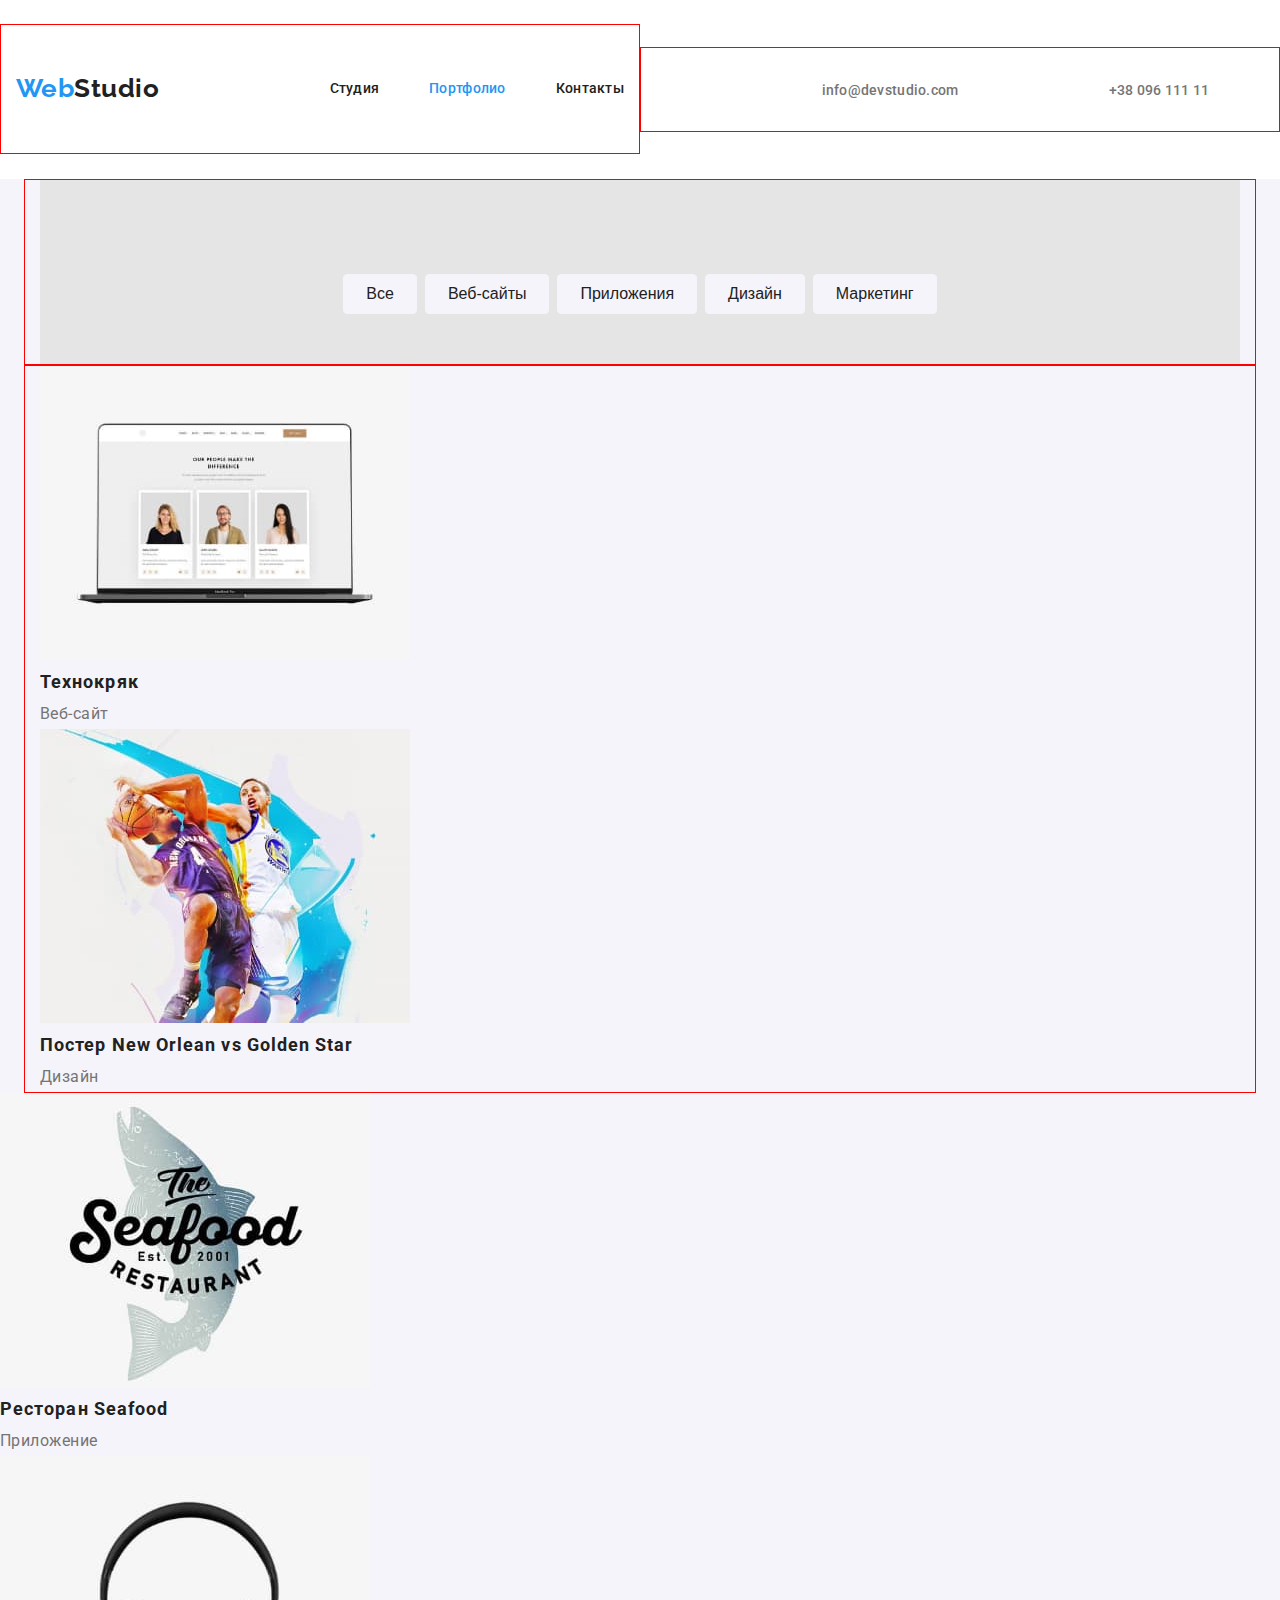
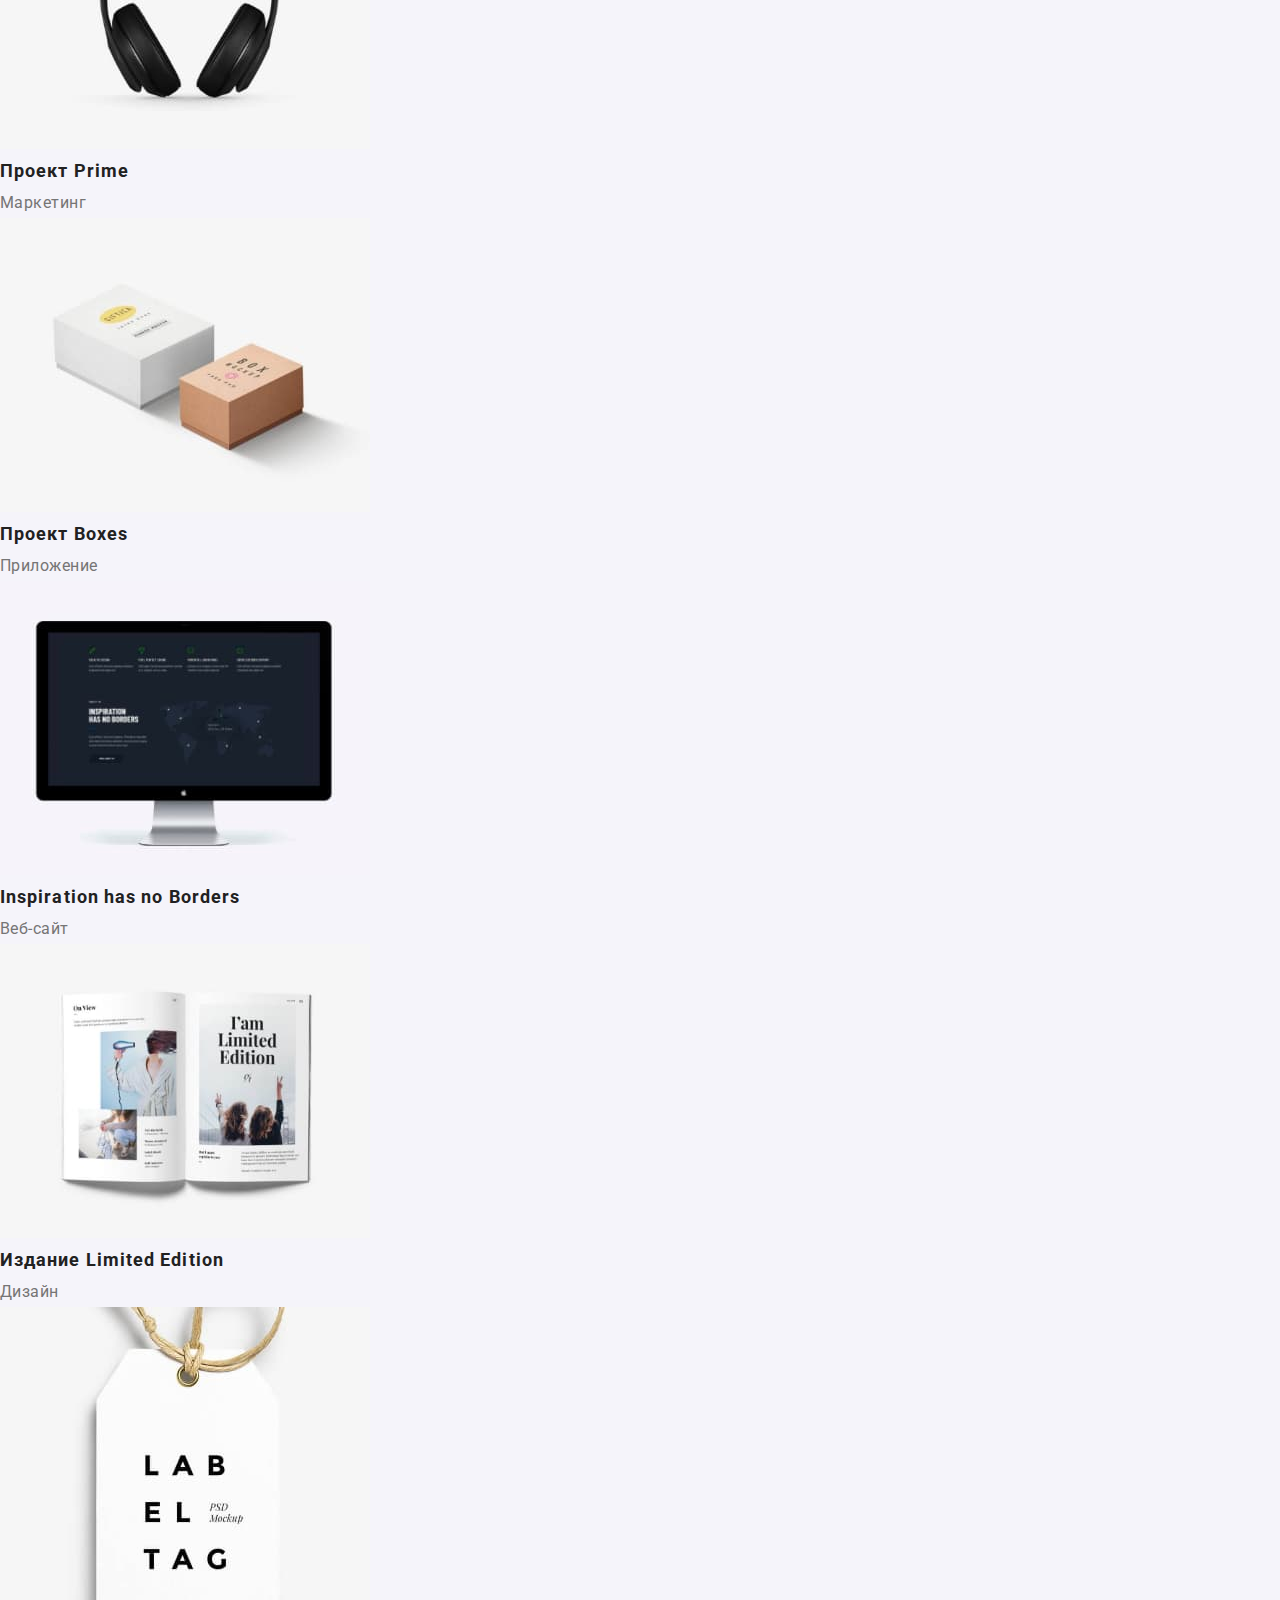
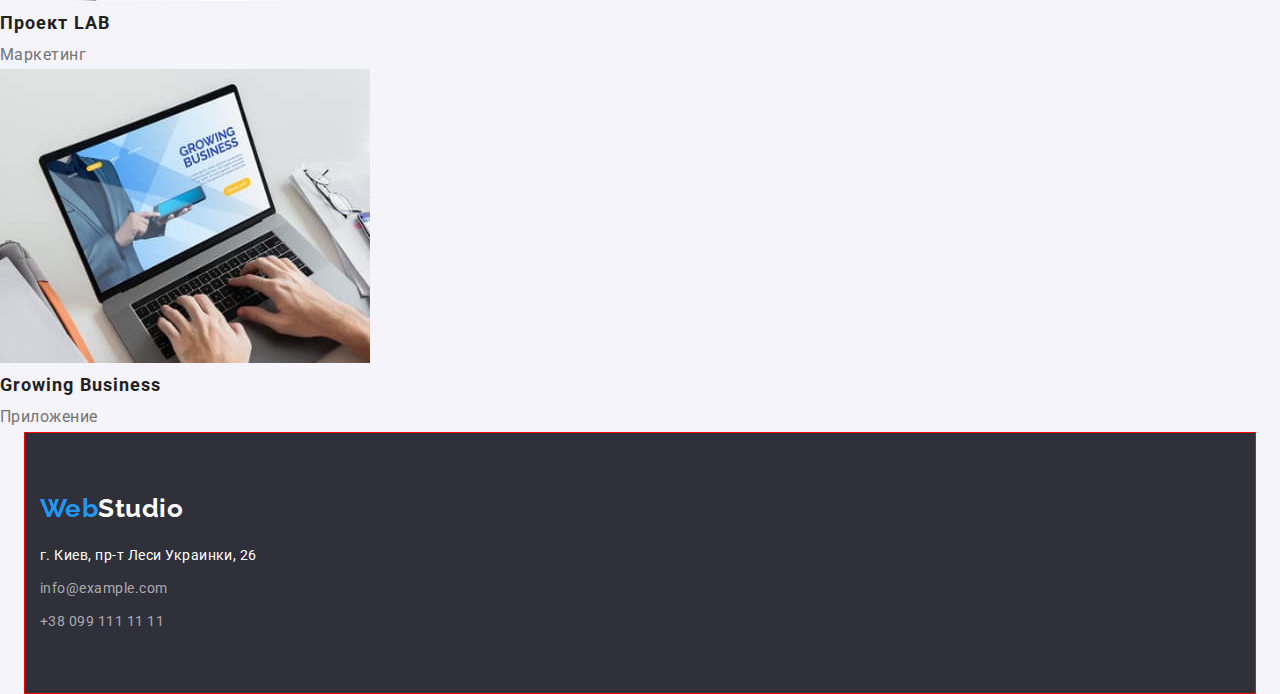
==== portfolio.html @ b5b1e0b3 "розмітка портфоліо" ====
<!DOCTYPE html>
<html lang="ru">

<head>
    <meta charset="UTF-8">
    <meta name="viewport" content="width=device-width, initial-scale=1.0">
    <title>Document</title>
    <link rel="preconnect" href="https://fonts.gstatic.com">
    <link
        href="https://fonts.googleapis.com/css2?family=Raleway:wght@700&family=Roboto:wght@400;500;700;900&display=swap"
        rel="stylesheet">

    <link rel="stylesheet" href="./css/styles.css">
</head>

<body class="page">
    <header class="page-header">
        <!--CONTAINER-->
        <div class="container">
            <nav class="main-nav">
                <a class="logo"><span class="accent-blue">Web</span><span class="accent-black">Studio</span></a>
    
                <ul class="site-nav">
                    <li><a href="./index.html" class="link">Студия</a></li>
                    <li><a href=""class="link current">Портфолио</a></li>
                    <li><a href="" class="link">Контакты</a></li>
                </ul>
        </div>
        </nav>
        <!--CONTAINER-->
        <div class="container">
            <ul class="contacts">
                <li class="item"><a href="mailto:info@devstudio.com" class="mail">info@devstudio.com</a></li>
                <li class="item"><a href="tel:+3809611111" class="phone">+38 096 111 11</a></li>
            </ul>
        </div>
    </header>
        <!--CONTAINER-->
    <div class="container"> 
    <ul class="filter">
        
        <li class="item"><button class="button">Все</button></li>
        <li class="item"><button class="button">Веб-сайты</button></li>
        <li class="item"><button class="button">Приложения</button></li>
        <li class="item"><button class="button">Дизайн</button></li>
        <li class="item"><button class="button">Маркетинг</button></li>
    </ul>  
    </div>
         <!--CONTAINER-->
         
    <section class="feature-list-portfolio">
        <div class="container">
        <div class="flex-container">
        <main>
            <ul class="flex-element">
            
                <li class="item-element">
                    <img src="./imagesforportf/photo1.jpg" alt="Технокряк" width="370" />
                <div class="element-container">
                    <h1 class="title"> Технокряк</h1>
                    <p class="variety"> Веб-сайт</p></li></div> 
                  <li class="item-element"> 
                      <img src="./imagesforportf/photo2.jpg" alt="Постер New Orlean vs Golden Star" width="370" />
                    <div class="element-container">
                    <h1 class="title"> Постер New Orlean vs Golden Star</h1>
                    <p class="variety"> Дизайн</p></li></div> 
                <li class="item-element">  
                        <img src="./imagesforportf/photo3.jpg" alt="Ресторан Seafood" width="370" />
                    <div class="element-container">
                        <h1 class="title"> Ресторан Seafood</h1>
                    <p class="variety"> Приложение</p></li></div> 
                <li class="item-element">
                     <img src="./imagesforportf/photo4.jpg" alt="Проект Prime" width="370" />
                    <div class="element-container">
                    <h1 class="title"> Проект Prime</h1>     
                    <p class="variety"> Маркетинг</p></li></div>
                 <li class="item-element">
                     <img src="./imagesforportf/photo5.jpg" alt="Проект Boxes" width="370" />
                <div class="element-container"> 
                    <h1 class="title"> Проект Boxes</h1> 
                    <p class="variety"> Приложение</p></li></div>
                 <li class="item-element">
                     <img src="./imagesforportf/photo6.jpg" alt="Inspiration has no Borders" width="370" />
                <div class="element-container">
                    <h1 class="title"> Inspiration has no Borders</h1>
                    <p class="variety"> Веб-сайт</p></li></div>
                <li class="item-element">
                     <img src="./imagesforportf/photo7.jpg" alt="Издание Limited Edition" width="370" />
                <div class="element-container">
                    <h1 class="title"> Издание Limited Edition</h1>
                    <p class="variety"> Дизайн</p></li></div>
                <li class="item-element">
                    <img src="./imagesforportf/photo8.jpg" alt="Проект LAB" width="370" />
                <div class="element-container">
                    <h1 class="title"> Проект LAB</h1>
                    <p class="variety"> Маркетинг</p></li></div>
                <li class="item-element">
                    <img src="./imagesforportf/photo9.jpg" alt="Growing Business" width="370" />
                <div class="element-container">
                    <h1 class="title"> Growing Business</h1>
                    <p class="variety"> Приложение</p></li></div>
            </ul>
        </main>
        </div>
    </section>
        </div>
        
        <footer class="footer">
            <div class="container">
                <div class="logo-container">
                    <a class="logo-footer"><span class="accent-blue">Web</span><span class="accent-white">Studio</span></a>
                </div>
        
                <address class="footer">
                    <p class="address">г. Киев, пр-т Леси Украинки, 26 </p>
                    <ul>
                        <div class="contact-list-mail">
                            <li><a href="info@example.com" class="address-contact">info@example.com</a></li>
                        </div>
                        <div class="contact-list-phone">
                            <li><a href="tel:+380991111111" class="address-contact">+38 099 111 11 11</a></li>
                        </div>
                    </ul>
                </address>
            </div>
        </footer>
        </body>
        
        </html>
---- css/styles.css ----
/*styles for index.html*/

:root {
  --primary-text-color: #757575;

  --title-text-color: #212121;

  --accent-color: #2196f3;

  --primary-white-color: #ffffff;
}

body {
  background-color: #f5f4fa;
  color: #757575;

  font-family: Roboto, sans-serif;

  letter-spacing: 0.03em;

  margin: 0;
}

/* цвет основного текста #757575 */

/* вторичный цвет текста #212121 */

/* белый цвет текста #FFFFFF */

/* акцент : #2196F3 */

/*Утиліти*/
div {
  padding: 0;
  margin: 0;
  list-style: none;
}

* {
  margin: 0;
  padding: 0;
}

/*general info about container*/

.container {
  width: 1200px;
  padding-left: 15px;
  padding-right: 15px;
  margin-left: auto;
  margin-right: auto;
  border: 1px solid red;
}
/*Page header*/

.page-header {
  background-color: var(--primary-white-color);
  display: flex;
  align-items: center;
  padding-top: 24px;
  padding-bottom: 25px;
}
.page-header .item + .item {
  margin-left: 50px;
}
/*Main nav*/

.main-nav,
.site-nav,
.contacts {
  display: flex;
  align-items: center;
}

.main-nav {
  align-items: center;
  justify-content: space-between;
  padding-top: 24px;
  padding-bottom: 25px;
}

.site-nav li {
  margin-left: 50px;
}
.site-nav {
  margin-left: 93px;
}

.contacts li:not(:last-child) {
  margin-right: 50px;
}
.contacts {
  background-color: var(--primary-white-color);
  padding-top: 32px;
  padding-bottom: 32px;
  margin-left: 165.5px;
}

/* Logo */
.logo .accent-blue {
  color: var(--accent-color);
}
.logo .accent-black {
  color: var(--title-text-color);
}
.logo .accent-blue,
.accent-black {
  font-family: raleway, sans-serif;

  font-weight: bold;
  font-size: 26px;
  line-height: 1.19;
}

a {
  text-decoration: none;
}

/* Site nav */

.contacts .container {
  display: flex;
  margin-left: auto;
}

.contacts .mail {
  color: var(--primary-text-color);

  font-weight: 500;
  font-size: 14px;
  line-height: 1.1;
  letter-spacing: 0.02em;
  margin-right: 50px;
}

.contacts .mail:hover {
  color: var(--accent-color);
}
.contacts .phone {
  color: var(--primary-text-color);

  font-weight: 500;
  font-size: 14px;
  line-height: 1.1;
  letter-spacing: 0.02em;
}
.contacts .phone:hover {
  color: var(--accent-color);
}

.site-nav .item:not(:last-child) {
  margin-right: 50px;
}

.contacts .item:not(:last-child) {
  margin-right: 50px;
}
.site-nav .link {
  display: block;
  color: var(--title-text-color);

  font-weight: 500;
  font-size: 14px;
  line-height: 1.1;
  letter-spacing: 0.02em;
  padding-top: 32px;
  padding-bottom: 32px;
}

.site-nav .link:hover,
.site-nav .link:focus {
  color: var(--accent-color);
}

.site-nav .link.current {
  color: var(--accent-color);
}

/* Hero*/

.container-hero {
  background-color: #2f303a;
  width: 1200px;
  padding-left: 15px;
  padding-right: 15px;
  margin-left: auto;
  margin-right: auto;
  border: 1px solid red;
}

.hero .hero-title {
  padding-left: 280px;
  padding-right: 280px;
}

.hero-title {
  margin-top: 200px;
  margin-bottom: 40px;
  color: #ffffff;

  font-weight: 900;
  font-size: 44px;
  line-height: 1.36;
  text-align: center;
  letter-spacing: 0.06em;
  text-transform: uppercase;
}

/*Button*/

.button-primary {
  border-radius: 4px;
  padding: 10px 32px;
  color: var(--title-text-color);
  background-color: var(--primary-white-color);
  border: 1px solid transparent;
  border-color: var(--accent-color);

  font-weight: bold;
  font-size: 16px;
  line-height: 1.8;
  text-align: center;
  align-items: center;
  min-width: 200px;
  display: inline-block;
}

.button-primary {
  background-color: var(--accent-color);
  color: var(--primary-white-color);
  margin-left: 500px;
  margin-right: 500px;
  margin-bottom: 200px;
}

/* section*/

.section {
  margin-top: 0;
  margin-bottom: 94;
  background-color: #e5e5e5;
}

.section .no-padding {
  padding-top: 0;
  padding-bottom: 0;
}

.section-title {
  text-align: center;
}

.section .section-title {
  margin: 0 auto;
  margin-top: 94px;
  margin-bottom: 50px;
  color: var(--title-text-color);

  font-weight: 700;
  font-size: 36px;
  line-height: 1.16;
  text-align: center;
}

.photo-container {
  display: flex;
  flex-wrap: wrap;
  background-color: #e5e5e5;
}

.photo {
 /* width: calc((100% - 60) / 3);*/
  width: 370px;
  margin-right: 15px;
  /*margin: 0 auto;*/
  display: inline-block;
  margin-bottom: 94px;
}

/*.photo:nth-last-child(-n + 3) {
  margin-bottom: 0;*/
}

.photo:nth-child(1n) {
  margin-right: 0px;
}

/* Features */

.title-list {
  width: 270px;
  display: inline-block;
  display: flex;
  margin-top: 94px;
  margin-bottom: 94px;
}

/*.feature-list li {
  width: 270px;
  display: flex;
  display: inline-block;
  margin-top: 94px;
  margin-bottom: 94px;*/
}

.feature-list .container {
  background-color: #e5e5e5;
}

.content-list li {
  width: 270px;
  display: inline-block;
  background-color: blueviolet;
  margin-top: 94px;
}

.title-list {
 margin-right: 23px;
}
.title-list:last-child {
  margin-right: 0;
}

.feature-list .title {
  margin-top: 0;
  margin-bottom: 10px;
  color: var(--title-text-color);

  font-weight: 700;
  font-size: 14px;
  line-height: 1.1;
  text-transform: uppercase;
}


.feature-list .paragraph {
  margin-top: 0;
  margin-bottom: 0;
  color: var(--primary-text-color);

  font-weight: normal;
  font-size: 14px;
  line-height: 1.7;
}

/* Our team*/

.section-no-padding .container {
  background-color: #f5f4fa;
}

.section-no-padding .section-title {
  margin-top: 94px;
  margin-bottom: 50px;
}

.content-team {
  display: inline-block;
  align-items: center;
  width: 270px;
  margin-top: 50px;
  margin-bottom: 94px;
  margin-right: 20px;
}

.content-team:last-child {
  margin-right: 0;
}

.master-data {
  padding: 30px 55px;
  margin-left: auto;
  margin-right: auto;
  border: 1px solid transparent;
}

.occupation {
  margin-top 10px;
  margin-bottom: 30px;
}

.section-title {
  text-align: center;
  margin-bottom: 50px;
}

.title .occupation {
}

.our-team .title {
  color: var(--title-text-color);
  margin-top: 0;
  margin-bottom: 10px;

  font-weight: 500;
  font-size: 16px;
  line-height: 1.18;
  text-align: center;
}

.our-team .occupation {
  margin-top: 0;
  margin-bottom: 0;
  color: var(--primary-text-color);

  font-weight: normal;
  font-size: 16px;
  line-height: 1.18;
  text-align: center;
}

/* Footer*/
.footer .container {
  background-color: #2f303a;
}

.logo-container {
  margin-top: 60px;
  margin-bottom: 20px;
}

.contact-list-mail {
  margin-top: 9px;
}

.contact-list-phone {
  margin-top: 9px;
  margin-bottom: 60px;
}
/* Logo for footer*/
.logo-footer .accent-blue {
  color: var(--accent-color);
  font-family: raleway, sans-serif;
  font-style: normal;
  font-weight: 700;
  font-size: 26px;
  line-height: 1.19;
}
.logo-footer .accent-white {
  color: var(--primary-white-color);
  font-family: raleway, sans-serif;
  font-style: normal;
  font-weight: 700;
  font-size: 26px;
  line-height: 1.19;
}


.footer .address {
  color: var(--primary-white-color);

  font-style: normal;
  font-weight: normal;
  font-size: 14px;
  line-height: 1.7;
}

.footer .address-contact {
  color: rgba(100%, 100%, 100%, 60%);

  font-style: normal;
  font-weight: normal;
  font-size: 14px;
  line-height: 1.7;
}
/*styles for portfolio.html*/

:root {
  --primary-text-color: #757575;

  --title-text-color: #212121;

  --accent-color: #2196f3;

  --primary-white-color: #ffffff;
}

ul {
  padding: 0;
  margin: 0;
  list-style: none;
}

/* section*/

.section-title {
  color: var(--title-text-color);
}

.filter {
  background-color: #e5e5e5;
}

.filter .button {
  margin-top: 94px;
  margin-bottom: 50px;
  border-radius: 4px;
  padding: 6px 22px;
  border: 1px solid transparent;
  border-color: #f5f4fa;
  background-color: #f5f4fa;
  display: inline-block;

  color: var(--title-text-color);

  font-weight: 500;
  font-size: 16px;
  line-height: 1.6;
  text-align: center;
  min-width: 73px;
}

.button:hover,
:focus {
  background-color: var(--accent-color);
  color: var(--primary-white-color);
  border: 1px solid transparent;
  border-color: var(--accent-color);
}

.filter {
  display: flex;
  justify-content: center;
}

.filter .item + .item {
  margin-left: 8px;
}



}

.item-element .flex-element {
  width: 370px;
  display: inline-block;
  background-color: #ffffff;
  margin-right: 30px;
  margin-bottom: 30px;
}

.flex-element:nth-child(3n) {
  margin-right: 0;*/
}


.feature-list-portfolio .title {
  margin-top: 0;
  margin-bottom: 4;
  color: var(--title-text-color);

  font-weight: 700;
  font-size: 18px;
  line-height: 2;
  letter-spacing: 0.06em;
}

.feature-list-portfolio .variety {
  margin-top: 0;
  margin-bottom: 0;
  color: var(--primary-text-color);

  font-weight: normal;
  font-size: 16px;
  line-height: 1.8;
}
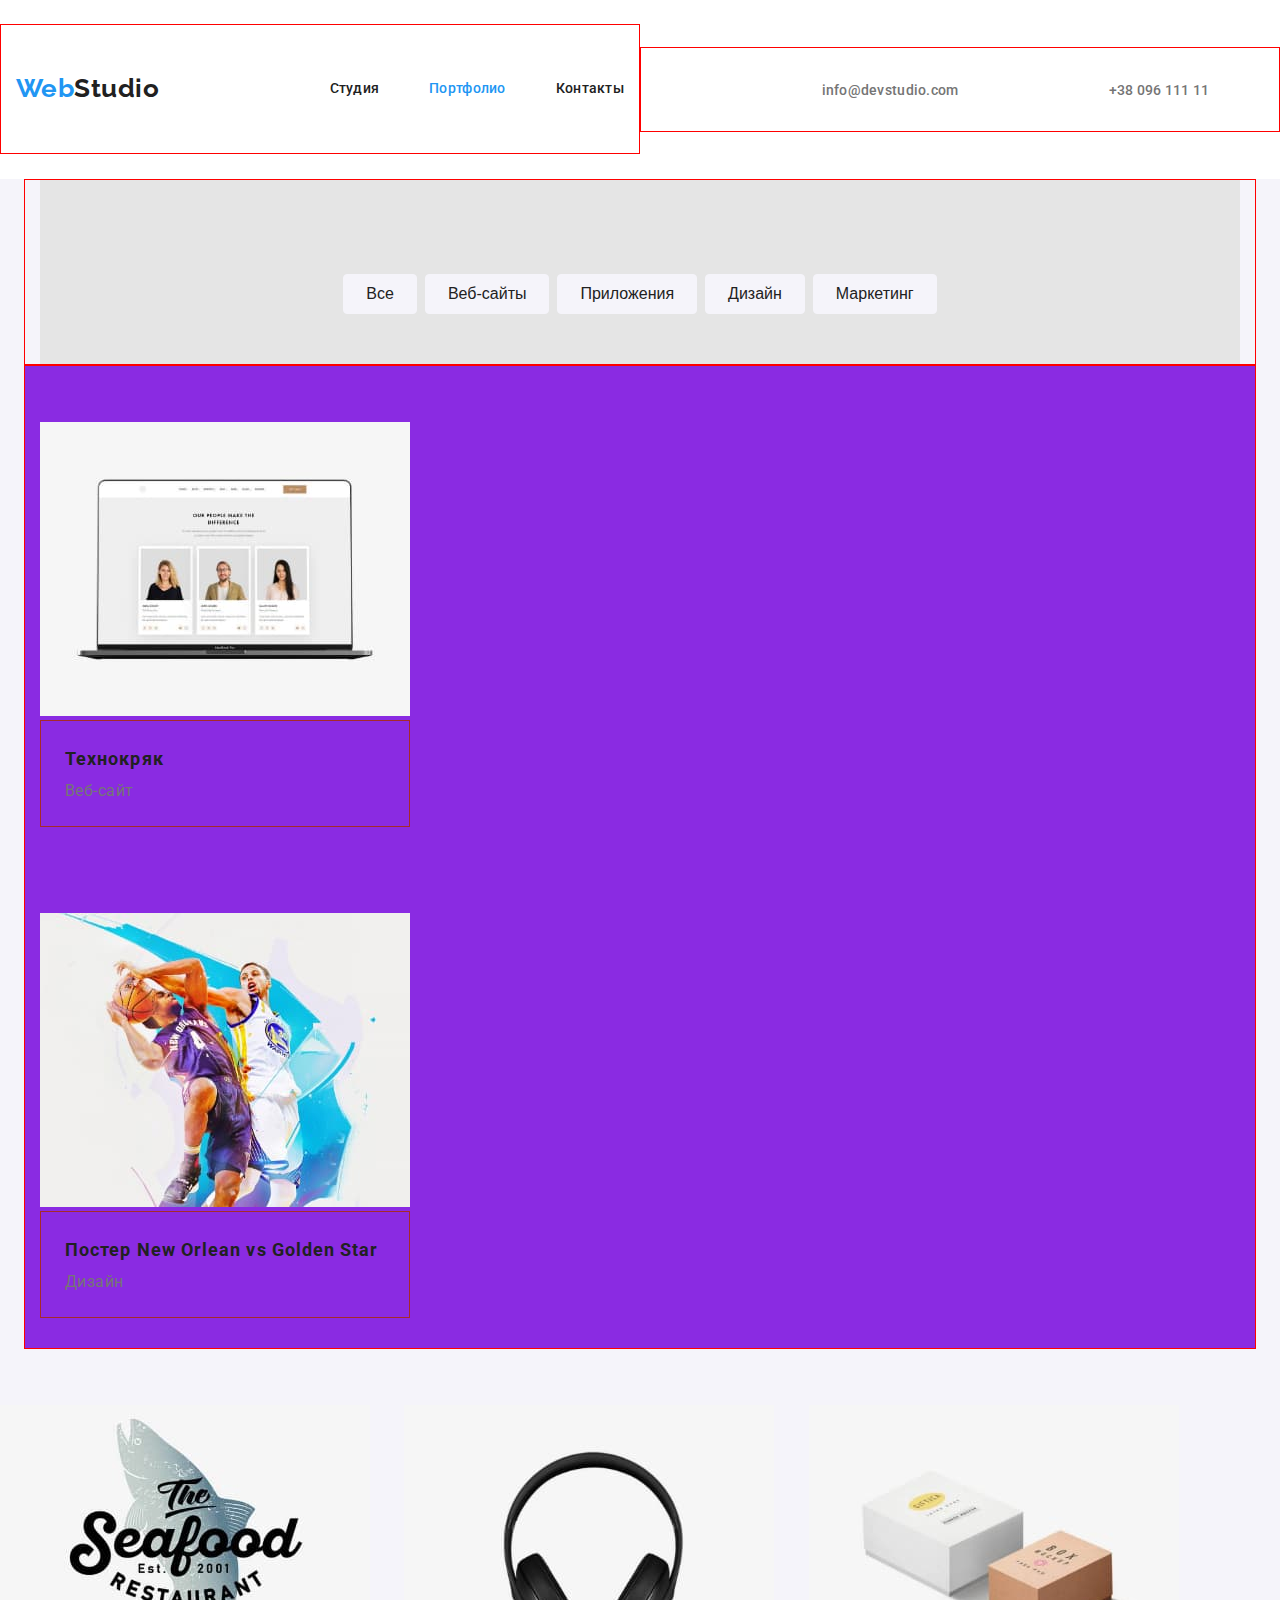
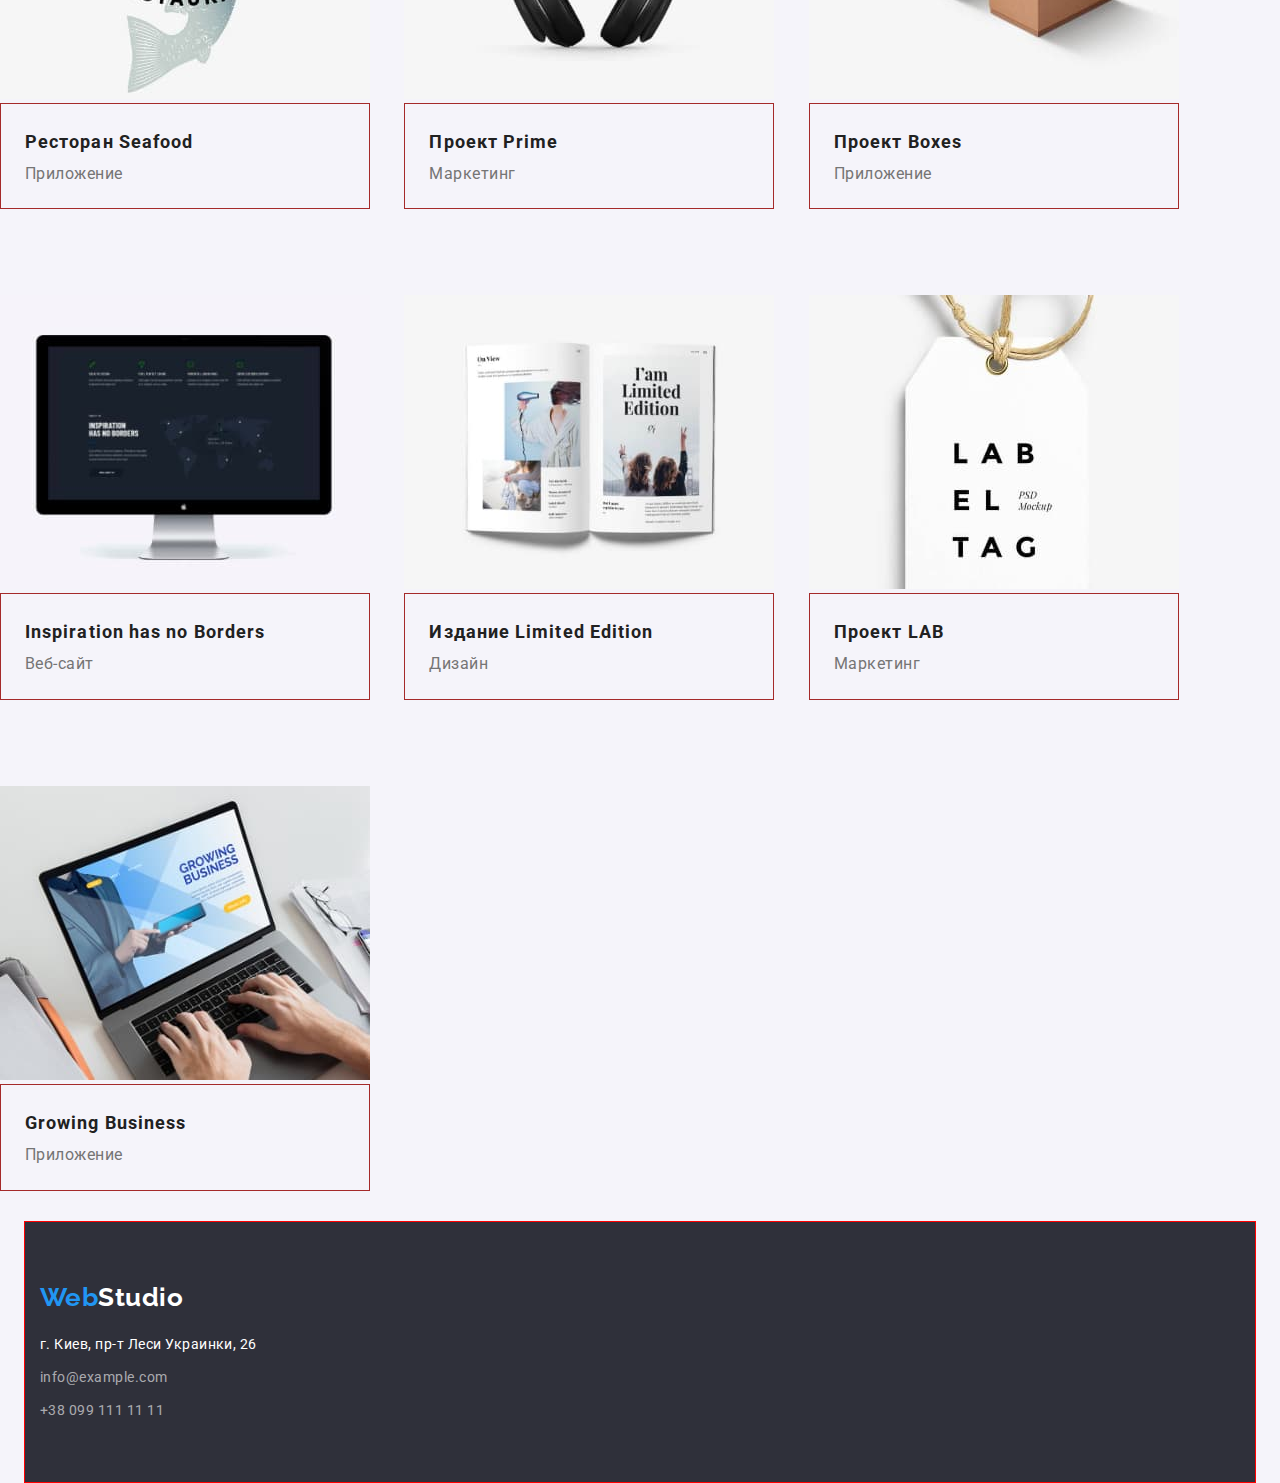
==== commit ca1c5c58: "позиціонує портфоліо" ====
--- a/portfolio.html
+++ b/portfolio.html
@@ -49,9 +49,10 @@
          <!--CONTAINER-->
          
     <section class="feature-list-portfolio">
-        <div class="container">
+<div class="container">
         <div class="flex-container">
-        <main>
+            
+        <main class="main-portfolio">
             <ul class="flex-element">
             
                 <li class="item-element">
@@ -101,10 +102,9 @@
                     <p class="variety"> Приложение</p></li></div>
             </ul>
         </main>
-        </div>
     </section>
         </div>
-        
+        </div>
         <footer class="footer">
             <div class="container">
                 <div class="logo-container">
--- a/css/styles.css
+++ b/css/styles.css
@@ -527,9 +527,32 @@
   margin-left: 8px;
 }
 
-
-
-}
+.feature-list-portfolio .container {
+  background-color: blueviolet;
+}
+
+.item-element {
+  display: flex;
+  display: inline-block;
+  align-items: center;
+  width: 370px;
+  margin-top: 56px;
+  margin-bottom: 30px;
+  margin-right: 30px;
+}
+
+.item-element:last-child {
+  margin-right: 0;
+}
+
+.element-container {
+  padding: 20px 24px;
+  margin-left: auto;
+  margin-right: auto;
+  border: 1px solid brown
+}
+
+
 
 .item-element .flex-element {
   width: 370px;
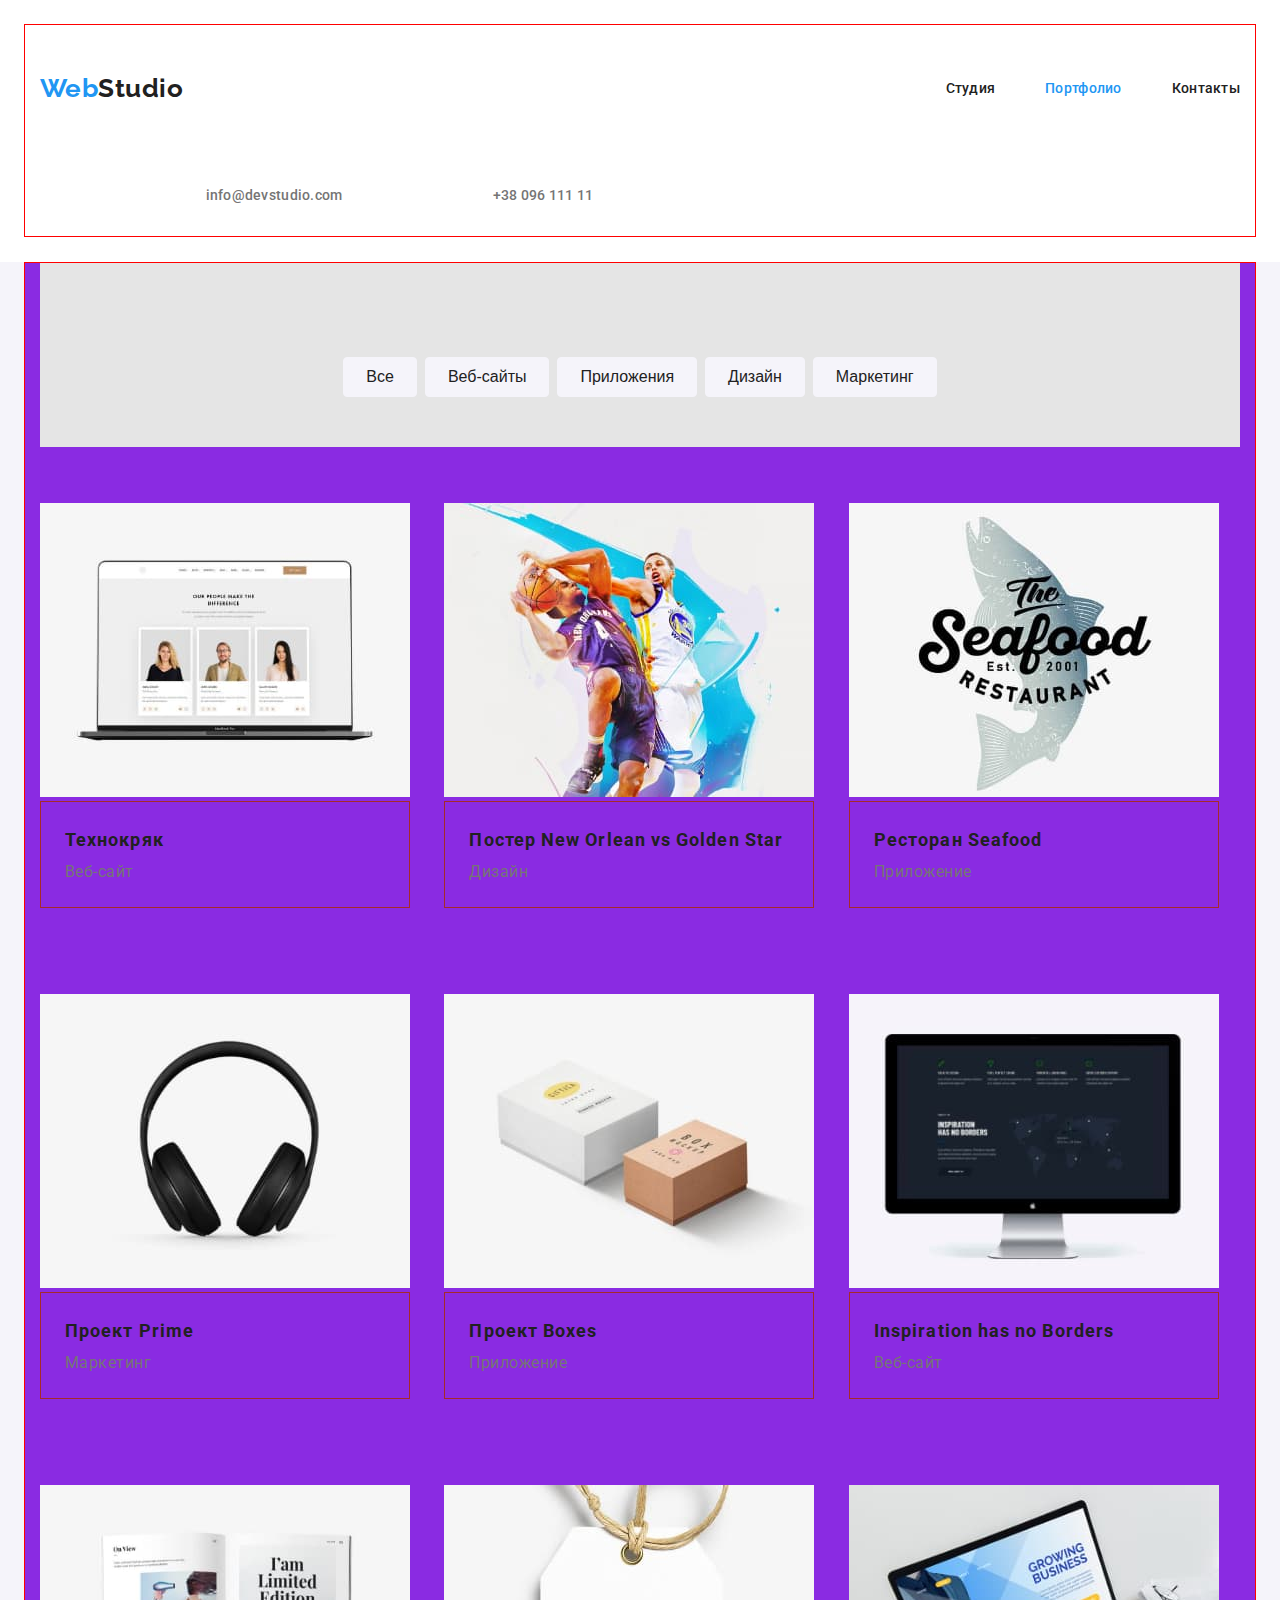
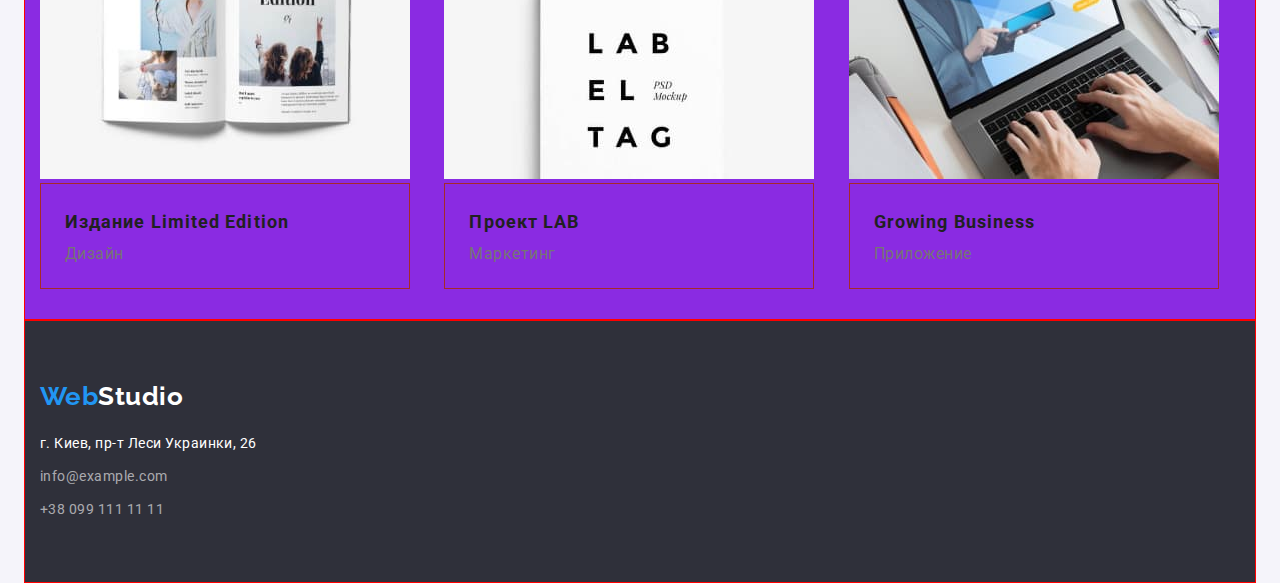
==== commit 9b71f43c: "корекція портфоліо" ====
--- a/portfolio.html
+++ b/portfolio.html
@@ -25,16 +25,17 @@
                     <li><a href=""class="link current">Портфолио</a></li>
                     <li><a href="" class="link">Контакты</a></li>
                 </ul>
-        </div>
+        
         </nav>
-        <!--CONTAINER-->
-        <div class="container">
+        
             <ul class="contacts">
                 <li class="item"><a href="mailto:info@devstudio.com" class="mail">info@devstudio.com</a></li>
                 <li class="item"><a href="tel:+3809611111" class="phone">+38 096 111 11</a></li>
             </ul>
         </div>
     </header>
+    <main>
+        <section class="feature-list-portfolio">
         <!--CONTAINER-->
     <div class="container"> 
     <ul class="filter">
@@ -45,66 +46,57 @@
         <li class="item"><button class="button">Дизайн</button></li>
         <li class="item"><button class="button">Маркетинг</button></li>
     </ul>  
-    </div>
-         <!--CONTAINER-->
+    <ul class="flex-element">
+    <li class="item-element">
          
-    <section class="feature-list-portfolio">
-<div class="container">
-        <div class="flex-container">
-            
-        <main class="main-portfolio">
-            <ul class="flex-element">
-            
-                <li class="item-element">
-                    <img src="./imagesforportf/photo1.jpg" alt="Технокряк" width="370" />
-                <div class="element-container">
-                    <h1 class="title"> Технокряк</h1>
-                    <p class="variety"> Веб-сайт</p></li></div> 
-                  <li class="item-element"> 
-                      <img src="./imagesforportf/photo2.jpg" alt="Постер New Orlean vs Golden Star" width="370" />
-                    <div class="element-container">
-                    <h1 class="title"> Постер New Orlean vs Golden Star</h1>
-                    <p class="variety"> Дизайн</p></li></div> 
-                <li class="item-element">  
-                        <img src="./imagesforportf/photo3.jpg" alt="Ресторан Seafood" width="370" />
-                    <div class="element-container">
-                        <h1 class="title"> Ресторан Seafood</h1>
-                    <p class="variety"> Приложение</p></li></div> 
-                <li class="item-element">
-                     <img src="./imagesforportf/photo4.jpg" alt="Проект Prime" width="370" />
-                    <div class="element-container">
-                    <h1 class="title"> Проект Prime</h1>     
-                    <p class="variety"> Маркетинг</p></li></div>
-                 <li class="item-element">
-                     <img src="./imagesforportf/photo5.jpg" alt="Проект Boxes" width="370" />
-                <div class="element-container"> 
-                    <h1 class="title"> Проект Boxes</h1> 
-                    <p class="variety"> Приложение</p></li></div>
-                 <li class="item-element">
-                     <img src="./imagesforportf/photo6.jpg" alt="Inspiration has no Borders" width="370" />
-                <div class="element-container">
-                    <h1 class="title"> Inspiration has no Borders</h1>
-                    <p class="variety"> Веб-сайт</p></li></div>
-                <li class="item-element">
-                     <img src="./imagesforportf/photo7.jpg" alt="Издание Limited Edition" width="370" />
-                <div class="element-container">
-                    <h1 class="title"> Издание Limited Edition</h1>
-                    <p class="variety"> Дизайн</p></li></div>
-                <li class="item-element">
-                    <img src="./imagesforportf/photo8.jpg" alt="Проект LAB" width="370" />
-                <div class="element-container">
-                    <h1 class="title"> Проект LAB</h1>
-                    <p class="variety"> Маркетинг</p></li></div>
-                <li class="item-element">
-                    <img src="./imagesforportf/photo9.jpg" alt="Growing Business" width="370" />
-                <div class="element-container">
-                    <h1 class="title"> Growing Business</h1>
-                    <p class="variety"> Приложение</p></li></div>
+        <img src="./imagesforportf/photo1.jpg" alt="Технокряк" width="370" />
+        <div class="element-container">
+        <h2 class="title"> Технокряк</h2>
+        <p class="variety"> Веб-сайт</p></div></li> 
+        <li class="item-element"> 
+        <img src="./imagesforportf/photo2.jpg" alt="Постер New Orlean vs Golden Star" width="370" />
+        <div class="element-container">
+        <h2 class="title"> Постер New Orlean vs Golden Star</h2>
+         <p class="variety"> Дизайн</p></div></li> 
+        <li class="item-element">  
+        <img src="./imagesforportf/photo3.jpg" alt="Ресторан Seafood" width="370" />
+        <div class="element-container">
+        <h2 class="title"> Ресторан Seafood</h2>
+        <p class="variety"> Приложение</p></div></li> 
+        <li class="item-element">
+        <img src="./imagesforportf/photo4.jpg" alt="Проект Prime" width="370" />
+        <div class="element-container">
+        <h2 class="title"> Проект Prime</h2>     
+        <p class="variety"> Маркетинг</p></div></li>
+        <li class="item-element">
+        <img src="./imagesforportf/photo5.jpg" alt="Проект Boxes" width="370" />
+        <div class="element-container"> 
+        <h2 class="title"> Проект Boxes</h2> 
+        <p class="variety"> Приложение</p></dix></li>
+        <li class="item-element">
+        <img src="./imagesforportf/photo6.jpg" alt="Inspiration has no Borders" width="370" />
+        <div class="element-container">
+        <h2 class="title"> Inspiration has no Borders</h2>
+        <p class="variety"> Веб-сайт</p></div></li>
+        <li class="item-element">
+        <img src="./imagesforportf/photo7.jpg" alt="Издание Limited Edition" width="370" />
+        <div class="element-container">
+        <h2 class="title"> Издание Limited Edition</h2>
+        <p class="variety"> Дизайн</p></div></li>
+        <li class="item-element">
+        <img src="./imagesforportf/photo8.jpg" alt="Проект LAB" width="370" />
+        <div class="element-container">
+        <h2 class="title"> Проект LAB</h2>
+        <p class="variety"> Маркетинг</p></div></li>
+        <li class="item-element">
+        <img src="./imagesforportf/photo9.jpg" alt="Growing Business" width="370" />
+        <div class="element-container">
+        <h2 class="title"> Growing Business</h2>
+        <p class="variety"> Приложение</p></div></li>
             </ul>
+            </div>
+        </section>
         </main>
-    </section>
-        </div>
-        </div>
         <footer class="footer">
             <div class="container">
                 <div class="logo-container">
--- a/css/styles.css
+++ b/css/styles.css
@@ -541,7 +541,7 @@
   margin-right: 30px;
 }
 
-.item-element:last-child {
+.item-element:nth-child(3n) {
   margin-right: 0;
 }
 
@@ -552,7 +552,9 @@
   border: 1px solid brown
 }
 
-
+.variety {
+  margin-top: 4px;
+}
 
 .item-element .flex-element {
   width: 370px;
@@ -561,6 +563,8 @@
   margin-right: 30px;
   margin-bottom: 30px;
 }
+
+
 
 .flex-element:nth-child(3n) {
   margin-right: 0;*/
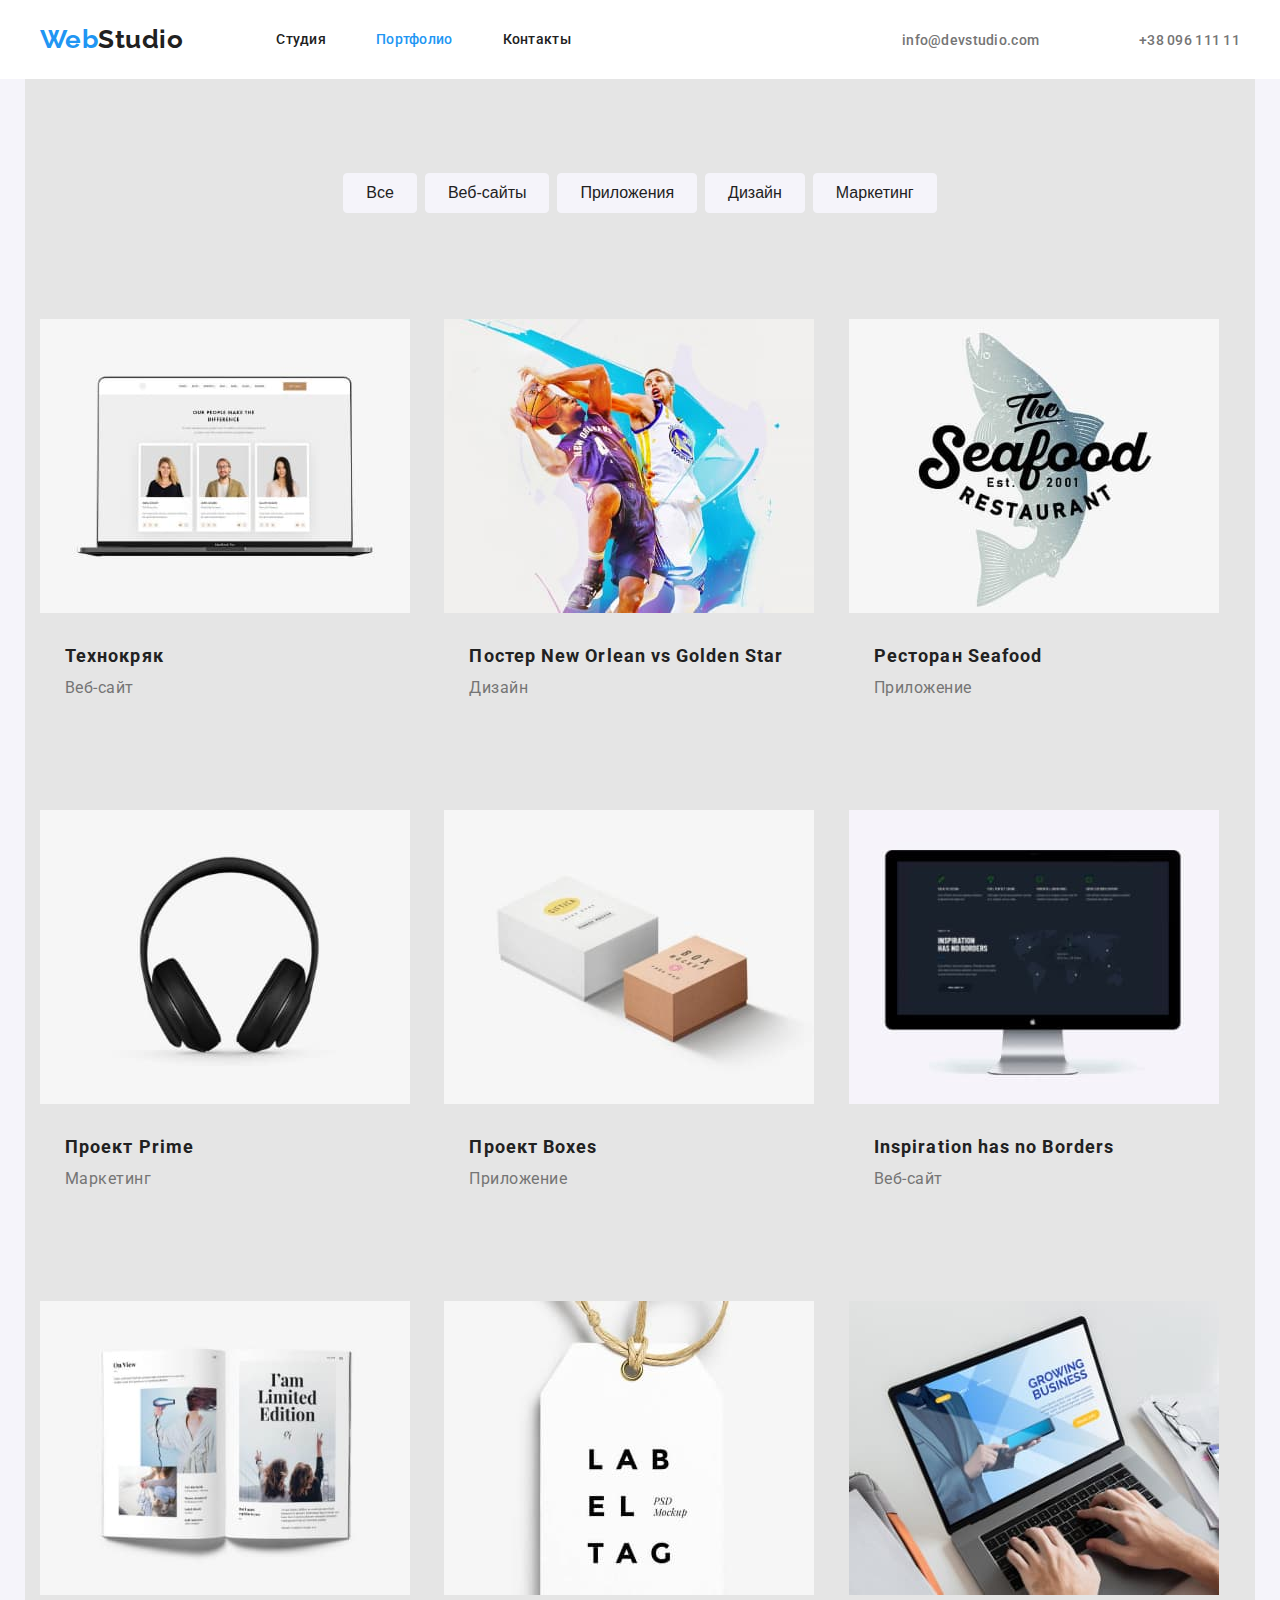
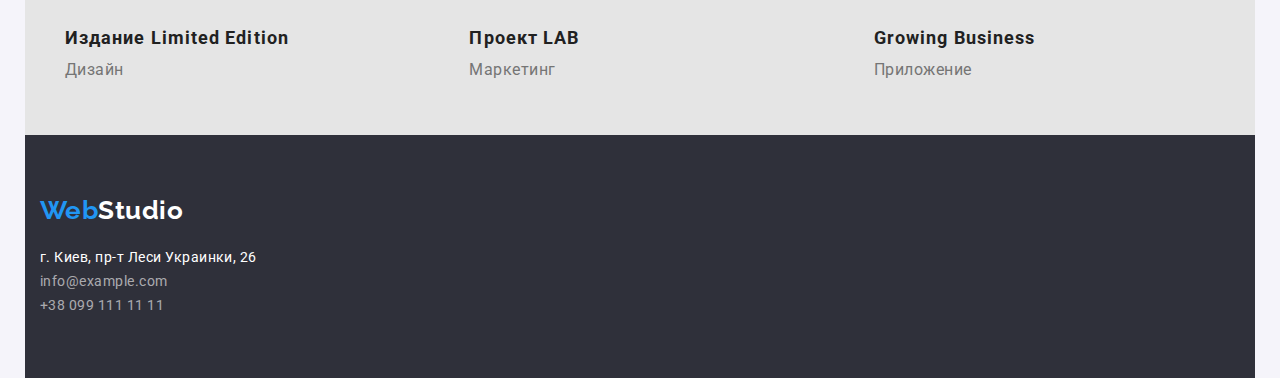
==== commit 85a38fe3: "фінальна коректа" ====
--- a/portfolio.html
+++ b/portfolio.html
@@ -21,17 +21,15 @@
                 <a class="logo"><span class="accent-blue">Web</span><span class="accent-black">Studio</span></a>
     
                 <ul class="site-nav">
-                    <li><a href="./index.html" class="link">Студия</a></li>
-                    <li><a href=""class="link current">Портфолио</a></li>
-                    <li><a href="" class="link">Контакты</a></li>
+                    <li class="item"><a href="./index.html" class="link">Студия</a></li>
+                    <li class="item"><a href=""class="link current">Портфолио</a></li>
+                    <li class="item"><a href="" class="link">Контакты</a></li>
                 </ul>
-        
-        </nav>
-        
             <ul class="contacts">
                 <li class="item"><a href="mailto:info@devstudio.com" class="mail">info@devstudio.com</a></li>
                 <li class="item"><a href="tel:+3809611111" class="phone">+38 096 111 11</a></li>
             </ul>
+            </nav>
         </div>
     </header>
     <main>
@@ -99,19 +97,16 @@
         </main>
         <footer class="footer">
             <div class="container">
-                <div class="logo-container">
+                
                     <a class="logo-footer"><span class="accent-blue">Web</span><span class="accent-white">Studio</span></a>
-                </div>
         
-                <address class="footer">
+                <address class="address-footer">
                     <p class="address">г. Киев, пр-т Леси Украинки, 26 </p>
                     <ul>
-                        <div class="contact-list-mail">
+            
                             <li><a href="info@example.com" class="address-contact">info@example.com</a></li>
-                        </div>
-                        <div class="contact-list-phone">
+                        
                             <li><a href="tel:+380991111111" class="address-contact">+38 099 111 11 11</a></li>
-                        </div>
                     </ul>
                 </address>
             </div>
--- a/css/styles.css
+++ b/css/styles.css
@@ -49,52 +49,89 @@
   padding-right: 15px;
   margin-left: auto;
   margin-right: auto;
-  border: 1px solid red;
 }
 /*Page header*/
 
 .page-header {
   background-color: var(--primary-white-color);
-  display: flex;
-  align-items: center;
-  padding-top: 24px;
-  padding-bottom: 25px;
-}
-.page-header .item + .item {
-  margin-left: 50px;
-}
+}
+ 
+
 /*Main nav*/
 
 .main-nav,
 .site-nav,
 .contacts {
   display: flex;
+}
+
+.main-nav {
+  /*padding-top: 24px;*/
   align-items: center;
 }
 
-.main-nav {
-  align-items: center;
-  justify-content: space-between;
-  padding-top: 24px;
-  padding-bottom: 25px;
-}
-
-.site-nav li {
+
+.site-nav {
+  display: flex;
+  margin-left: 93px;
+}
+
+
+/*.site-nav .item {
+  outline:1px solid red;
+  background-color: blue;
+  /*margin-right: 50px;*/
+
+
+/*.site-nav .item:last-child {
+  margin-right: 0;
+}*/
+
+/*.site-nav .item:not(:last-child) {
+  margin-right: 50px;
+}*/
+
+.site-nav .item + .item {
   margin-left: 50px;
 }
-.site-nav {
-  margin-left: 93px;
-}
-
-.contacts li:not(:last-child) {
-  margin-right: 50px;
-}
+
+
+.site-nav .link {
+  display: block;
+  padding-top: 32px;
+  padding-bottom: 32px;
+  
+  color: var(--title-text-color);
+
+  font-weight: 500;
+  font-size: 14px;
+  line-height: 1.1;
+  letter-spacing: 0.02em;
+  
+}
+
+.site-nav .link:hover,
+.site-nav .link:focus {
+  color: var(--accent-color);
+}
+
+.site-nav .link.current {
+  color: var(--accent-color);
+}
+
+
 .contacts {
   background-color: var(--primary-white-color);
-  padding-top: 32px;
+  margin-left: auto;
+  /*padding-top: 32px;
   padding-bottom: 32px;
-  margin-left: 165.5px;
-}
+  /*margin-left: 165.5px;*/
+}
+
+.contacts .item + .item {
+  margin-left: 50px;
+}
+
 
 /* Logo */
 .logo .accent-blue {
@@ -116,12 +153,7 @@
   text-decoration: none;
 }
 
-/* Site nav */
-
-.contacts .container {
-  display: flex;
-  margin-left: auto;
-}
+
 
 .contacts .mail {
   color: var(--primary-text-color);
@@ -146,37 +178,40 @@
 }
 .contacts .phone:hover {
   color: var(--accent-color);
-}
-
-.site-nav .item:not(:last-child) {
-  margin-right: 50px;
-}
-
-.contacts .item:not(:last-child) {
-  margin-right: 50px;
-}
-.site-nav .link {
-  display: block;
-  color: var(--title-text-color);
-
-  font-weight: 500;
-  font-size: 14px;
-  line-height: 1.1;
-  letter-spacing: 0.02em;
-  padding-top: 32px;
-  padding-bottom: 32px;
-}
-
-.site-nav .link:hover,
-.site-nav .link:focus {
-  color: var(--accent-color);
-}
-
-.site-nav .link.current {
-  color: var(--accent-color);
-}
+}*/
+
+
 
 /* Hero*/
+
+/*.container-hero {
+  background-color: #2f303a;
+  width: 1200px;
+  padding-left: 15px;
+  padding-right: 15px;
+  margin-left: auto;
+  margin-right: auto;
+  border: 1px solid red;
+}*/
+
+.hero .hero-title {
+  margin: auto;
+}
+
+.hero-title {
+  padding-right: 250px;
+  padding-left: 250px;
+  padding-top: 200px;
+  padding-bottom: 30px;
+  color: #ffffff;
+
+  font-weight: 900;
+  font-size: 44px;
+  line-height: 1.36;
+  text-align: center;
+  letter-spacing: 0.06em;
+  text-transform: uppercase;
+}
 
 .container-hero {
   background-color: #2f303a;
@@ -185,25 +220,6 @@
   padding-right: 15px;
   margin-left: auto;
   margin-right: auto;
-  border: 1px solid red;
-}
-
-.hero .hero-title {
-  padding-left: 280px;
-  padding-right: 280px;
-}
-
-.hero-title {
-  margin-top: 200px;
-  margin-bottom: 40px;
-  color: #ffffff;
-
-  font-weight: 900;
-  font-size: 44px;
-  line-height: 1.36;
-  text-align: center;
-  letter-spacing: 0.06em;
-  text-transform: uppercase;
 }
 
 /*Button*/
@@ -229,7 +245,6 @@
   background-color: var(--accent-color);
   color: var(--primary-white-color);
   margin-left: 500px;
-  margin-right: 500px;
   margin-bottom: 200px;
 }
 
@@ -266,20 +281,32 @@
   display: flex;
   flex-wrap: wrap;
   background-color: #e5e5e5;
+  width: 1200px;
+  padding-left: 15px;
+  padding-right: 15px;
+  margin-left: auto;
+  margin-right: auto;
 }
 
 .photo {
- /* width: calc((100% - 60) / 3);*/
   width: 370px;
-  margin-right: 15px;
-  /*margin: 0 auto;*/
   display: inline-block;
   margin-bottom: 94px;
 }
 
+.photo li {
+  margin-right: 30px;
+}
+
+.photo li:last-child {
+margin-right: 0;
+}
+
+
+
 /*.photo:nth-last-child(-n + 3) {
-  margin-bottom: 0;*/
-}
+  margin-bottom: 0;
+}*/
 
 .photo:nth-child(1n) {
   margin-right: 0px;
@@ -310,7 +337,6 @@
 .content-list li {
   width: 270px;
   display: inline-block;
-  background-color: blueviolet;
   margin-top: 94px;
 }
 
@@ -428,6 +454,7 @@
   margin-bottom: 60px;
 }
 /* Logo for footer*/
+
 .logo-footer .accent-blue {
   color: var(--accent-color);
   font-family: raleway, sans-serif;
@@ -445,6 +472,17 @@
   line-height: 1.19;
 }
 
+.footer .container {
+  padding-top: 60px;
+}
+
+.footer .container {
+  padding-bottom: 60px;
+}
+
+.footer .address-footer {
+  padding-top: 20px;
+}
 
 .footer .address {
   color: var(--primary-white-color);
@@ -528,7 +566,7 @@
 }
 
 .feature-list-portfolio .container {
-  background-color: blueviolet;
+  background-color: #e5e5e5;
 }
 
 .item-element {
@@ -549,7 +587,7 @@
   padding: 20px 24px;
   margin-left: auto;
   margin-right: auto;
-  border: 1px solid brown
+  border: 1px solid transparent;
 }
 
 .variety {
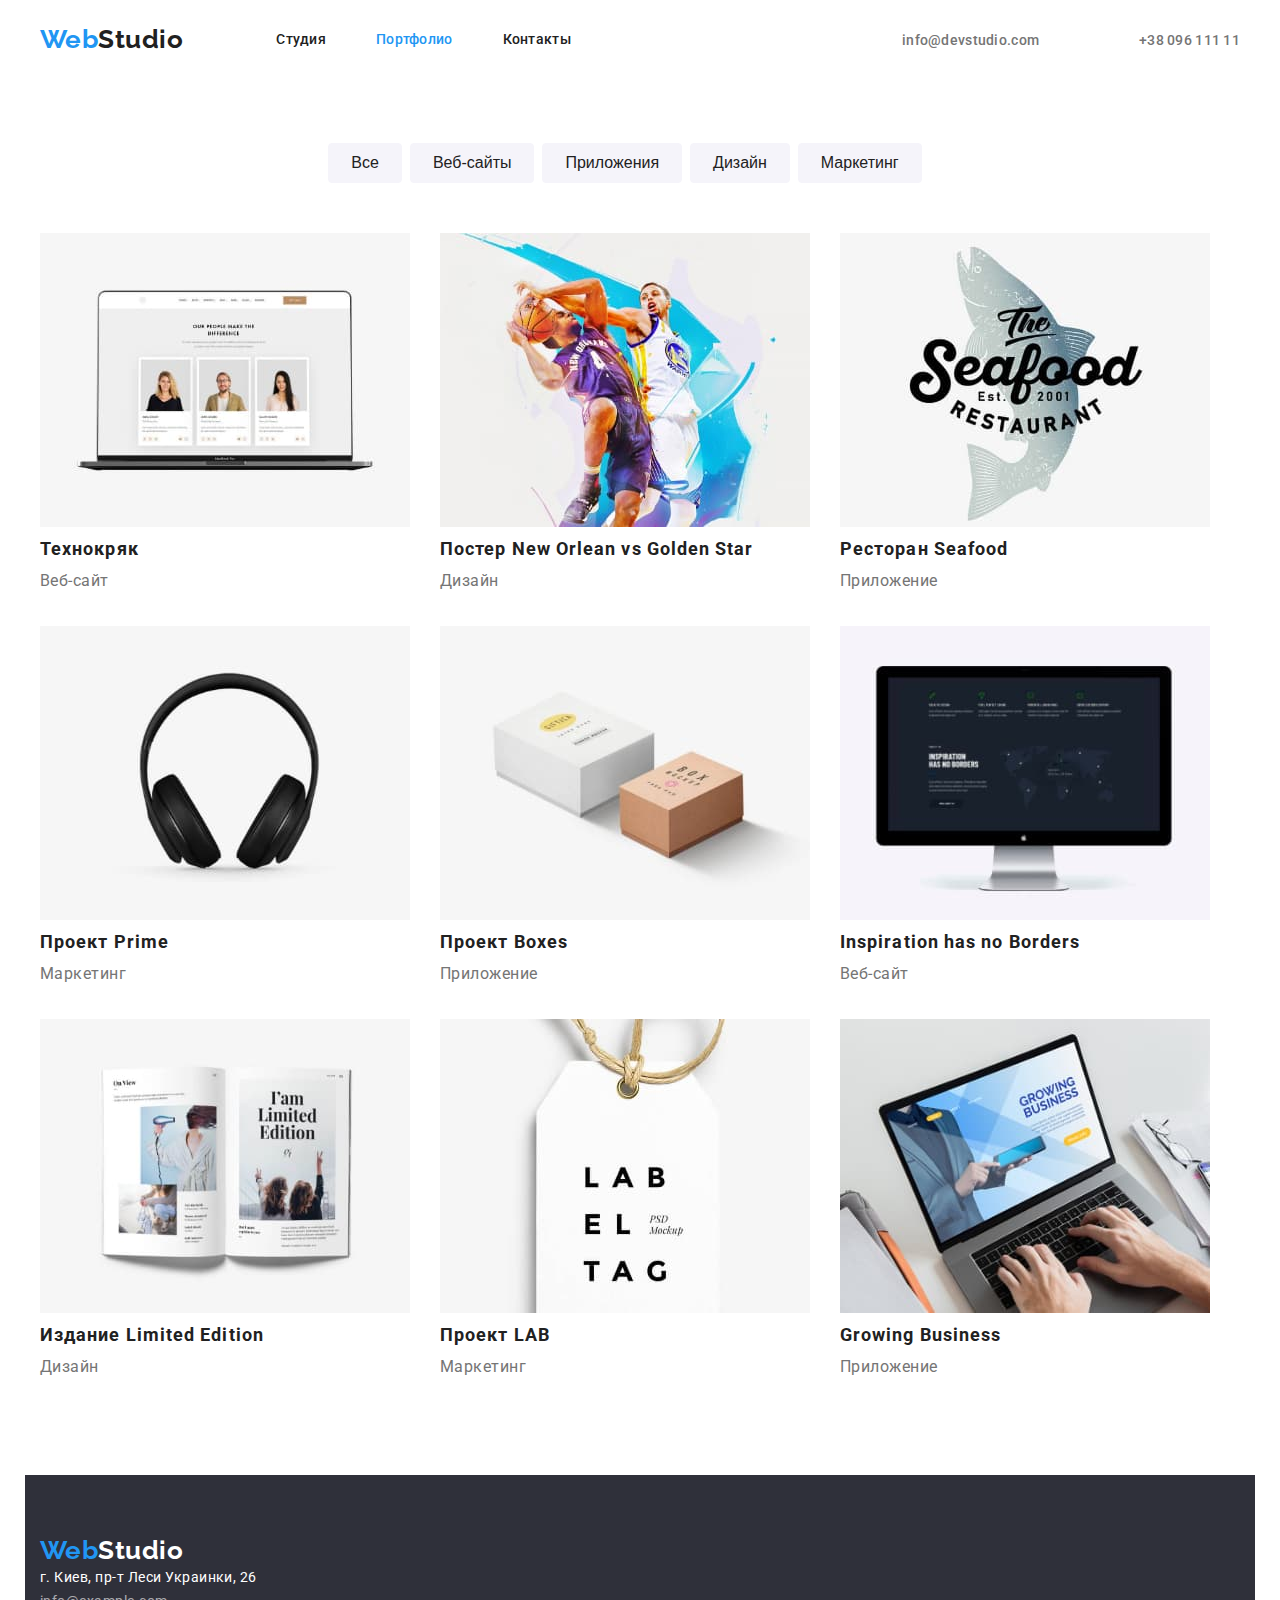
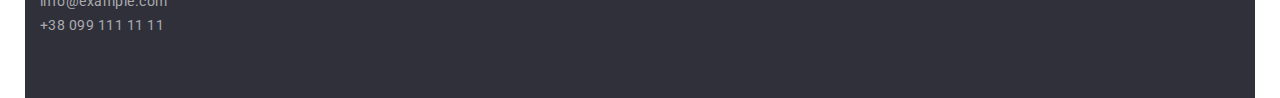
==== commit 9e87d75b: "корегує сітку з фото" ====
--- a/portfolio.html
+++ b/portfolio.html
@@ -45,47 +45,55 @@
         <li class="item"><button class="button">Маркетинг</button></li>
     </ul>  
     <ul class="flex-element">
-    <li class="item-element">
-         
+
+        <li class="item-element">
         <img src="./imagesforportf/photo1.jpg" alt="Технокряк" width="370" />
         <div class="element-container">
         <h2 class="title"> Технокряк</h2>
         <p class="variety"> Веб-сайт</p></div></li> 
+
         <li class="item-element"> 
         <img src="./imagesforportf/photo2.jpg" alt="Постер New Orlean vs Golden Star" width="370" />
         <div class="element-container">
         <h2 class="title"> Постер New Orlean vs Golden Star</h2>
          <p class="variety"> Дизайн</p></div></li> 
+
         <li class="item-element">  
         <img src="./imagesforportf/photo3.jpg" alt="Ресторан Seafood" width="370" />
         <div class="element-container">
         <h2 class="title"> Ресторан Seafood</h2>
         <p class="variety"> Приложение</p></div></li> 
+
         <li class="item-element">
         <img src="./imagesforportf/photo4.jpg" alt="Проект Prime" width="370" />
         <div class="element-container">
         <h2 class="title"> Проект Prime</h2>     
         <p class="variety"> Маркетинг</p></div></li>
+
         <li class="item-element">
         <img src="./imagesforportf/photo5.jpg" alt="Проект Boxes" width="370" />
         <div class="element-container"> 
         <h2 class="title"> Проект Boxes</h2> 
         <p class="variety"> Приложение</p></dix></li>
+
         <li class="item-element">
         <img src="./imagesforportf/photo6.jpg" alt="Inspiration has no Borders" width="370" />
         <div class="element-container">
         <h2 class="title"> Inspiration has no Borders</h2>
         <p class="variety"> Веб-сайт</p></div></li>
+
         <li class="item-element">
         <img src="./imagesforportf/photo7.jpg" alt="Издание Limited Edition" width="370" />
         <div class="element-container">
         <h2 class="title"> Издание Limited Edition</h2>
         <p class="variety"> Дизайн</p></div></li>
+
         <li class="item-element">
         <img src="./imagesforportf/photo8.jpg" alt="Проект LAB" width="370" />
         <div class="element-container">
         <h2 class="title"> Проект LAB</h2>
         <p class="variety"> Маркетинг</p></div></li>
+
         <li class="item-element">
         <img src="./imagesforportf/photo9.jpg" alt="Growing Business" width="370" />
         <div class="element-container">
--- a/css/styles.css
+++ b/css/styles.css
@@ -11,7 +11,7 @@
 }
 
 body {
-  background-color: #f5f4fa;
+  /*background-color: #f5f4fa;*/
   color: #757575;
 
   font-family: Roboto, sans-serif;
@@ -194,13 +194,18 @@
   border: 1px solid red;
 }*/
 
+.hero {
+  max-width: 1600px;
+  margin: 0 auto;
+  background-color: #2f303a;
+}
+
 .hero .hero-title {
   margin: auto;
 }
 
 .hero-title {
-  padding-right: 250px;
-  padding-left: 250px;
+ 
   padding-top: 200px;
   padding-bottom: 30px;
   color: #ffffff;
@@ -211,6 +216,8 @@
   text-align: center;
   letter-spacing: 0.06em;
   text-transform: uppercase;
+  max-width: 696px;
+  margin: 0 auto;
 }
 
 .container-hero {
@@ -232,6 +239,7 @@
   border: 1px solid transparent;
   border-color: var(--accent-color);
 
+  margin: 0 auto;
   font-weight: bold;
   font-size: 16px;
   line-height: 1.8;
@@ -239,13 +247,13 @@
   align-items: center;
   min-width: 200px;
   display: inline-block;
+  
 }
 
 .button-primary {
   background-color: var(--accent-color);
   color: var(--primary-white-color);
-  margin-left: 500px;
-  margin-bottom: 200px;
+  margin: 0 auto;
 }
 
 /* section*/
@@ -253,45 +261,58 @@
 .section {
   margin-top: 0;
   margin-bottom: 94;
-  background-color: #e5e5e5;
-}
-
-.section .no-padding {
-  padding-top: 0;
-  padding-bottom: 0;
-}
-
-.section-title {
-  text-align: center;
-}
-
-.section .section-title {
-  margin: 0 auto;
-  margin-top: 94px;
-  margin-bottom: 50px;
-  color: var(--title-text-color);
-
-  font-weight: 700;
-  font-size: 36px;
-  line-height: 1.16;
-  text-align: center;
-}
-
-.photo-container {
-  display: flex;
-  flex-wrap: wrap;
-  background-color: #e5e5e5;
-  width: 1200px;
   padding-left: 15px;
   padding-right: 15px;
   margin-left: auto;
   margin-right: auto;
+  /*background-color: #e5e5e5;*/
+}
+
+.section .no-padding {
+  padding-top: 0;
+  padding-bottom: 0;
+}
+
+.section-title {
+  text-align: center;
+}
+
+.section-photo {
+  padding: 0;
+  margin: 0;
+  display: flex;
+
+  margin-left: -30px;
+}
+.section-photo > .photo {
+  flex-basis: calc(100% / 3 -30px);
+  margin-left: 30px;
+}
+
+.section .section-title {
+  margin: 0 auto;
+  margin-bottom: 50px;
+  color: var(--title-text-color);
+
+  font-weight: 700;
+  font-size: 36px;
+  line-height: 1.16;
+  text-align: center;
+}
+
+.photo-container {
+  display: flex;
+  flex-wrap: wrap;
+  /*background-color: #e5e5e5;*/
+  width: 1200px;
+  
+ 
 }
 
 .photo {
   width: 370px;
   display: inline-block;
-  margin-bottom: 94px;
+  /*margin-bottom: 94px;*/
 }
 
 .photo li {
@@ -314,13 +335,13 @@
 
 /* Features */
 
-.title-list {
+/*.title-list {
   width: 270px;
   display: inline-block;
   display: flex;
   margin-top: 94px;
   margin-bottom: 94px;
-}
+}*/
 
 /*.feature-list li {
   width: 270px;
@@ -330,14 +351,18 @@
   margin-bottom: 94px;*/
 }
 
-.feature-list .container {
+/*.feature-list .container {
   background-color: #e5e5e5;
+}*/
+
+.feature-list {
+  padding-bottom: 94px;
 }
 
 .content-list li {
   width: 270px;
   display: inline-block;
-  margin-top: 94px;
+  /*margin-top: 94px;*/
 }
 
 .title-list {
@@ -371,22 +396,38 @@
 
 /* Our team*/
 
+.section-no-padding {
+  padding: 30px 32px;
+}
+
 .section-no-padding .container {
   background-color: #f5f4fa;
 }
 
 .section-no-padding .section-title {
-  margin-top: 94px;
   margin-bottom: 50px;
 }
 
-.content-team {
-  display: inline-block;
+.our-team {
+  padding: 0;
+  margin: 0;
+  display: flex;
+  margin-left: -30px;
+}
+
+.our-team > .content-team {
+flex-basis: calc(100% / 4 - 30px);
+margin-left: 30px;
+}
+
+/*.content-team {
+  /*display: inline-block;
+  display:inline-block;
   align-items: center;
-  width: 270px;
-  margin-top: 50px;
+  /*width: 270px;*/
+  /*margin-top: 50px;
   margin-bottom: 94px;
-  margin-right: 20px;
+  margin-right: 30px;*/
 }
 
 .content-team:last-child {
@@ -394,7 +435,7 @@
 }
 
 .master-data {
-  padding: 30px 55px;
+  padding: 30px 35px;
   margin-left: auto;
   margin-right: auto;
   border: 1px solid transparent;
@@ -454,6 +495,10 @@
   margin-bottom: 60px;
 }
 /* Logo for footer*/
+
+.logo-footer {
+  margin-bottom: 20px;
+}
 
 .logo-footer .accent-blue {
   color: var(--accent-color);
@@ -462,6 +507,7 @@
   font-weight: 700;
   font-size: 26px;
   line-height: 1.19;
+  margin-bottom: 20px;
 }
 .logo-footer .accent-white {
   color: var(--primary-white-color);
@@ -470,6 +516,7 @@
   font-weight: 700;
   font-size: 26px;
   line-height: 1.19;
+  margin-bottom: 20px;
 }
 
 .footer .container {
@@ -480,9 +527,9 @@
   padding-bottom: 60px;
 }
 
-.footer .address-footer {
+/*.footer .address-footer {
   padding-top: 20px;
-}
+}*/
 
 .footer .address {
   color: var(--primary-white-color);
@@ -493,6 +540,9 @@
   line-height: 1.7;
 }
 
+.contact-info {
+  display: block;
+}
 .footer .address-contact {
   color: rgba(100%, 100%, 100%, 60%);
 
@@ -521,17 +571,19 @@
 
 /* section*/
 
+.feature-list-portfolio {
+  padding-top: 94px;
+  padding-bottom: 94px;
+}
+
 .section-title {
   color: var(--title-text-color);
 }
 
-.filter {
-  background-color: #e5e5e5;
-}
 
 .filter .button {
-  margin-top: 94px;
-  margin-bottom: 50px;
+  /*margin-top: 94px;*/
+  
   border-radius: 4px;
   padding: 6px 22px;
   border: 1px solid transparent;
@@ -559,28 +611,44 @@
 .filter {
   display: flex;
   justify-content: center;
+  margin-bottom: 50px;
+  margin-top: -30px;
+  margin-left: -30px;
 }
 
 .filter .item + .item {
   margin-left: 8px;
 }
 
-.feature-list-portfolio .container {
-  background-color: #e5e5e5;
-}
-
-.item-element {
+.flex-element{
+  padding: 0;
+  margin: 0;
+
+  display: flex;
+  flex-wrap:wrap;
+
+  margin-left: -30px;
+  margin-top: -30px;
+}
+
+.flex-element > .item-element{
+  flex-basis: calc(100% / 3 -30px);
+  margin-left: 30px;
+  margin-top: 30px;
+}
+
+/*.item-element {
   display: flex;
   display: inline-block;
   align-items: center;
   width: 370px;
-  margin-top: 56px;
+  /*margin-top: 56px;
   margin-bottom: 30px;
   margin-right: 30px;
 }
 
 .item-element:nth-child(3n) {
-  margin-right: 0;
+  margin-right: 0;*/
 }
 
 .element-container {
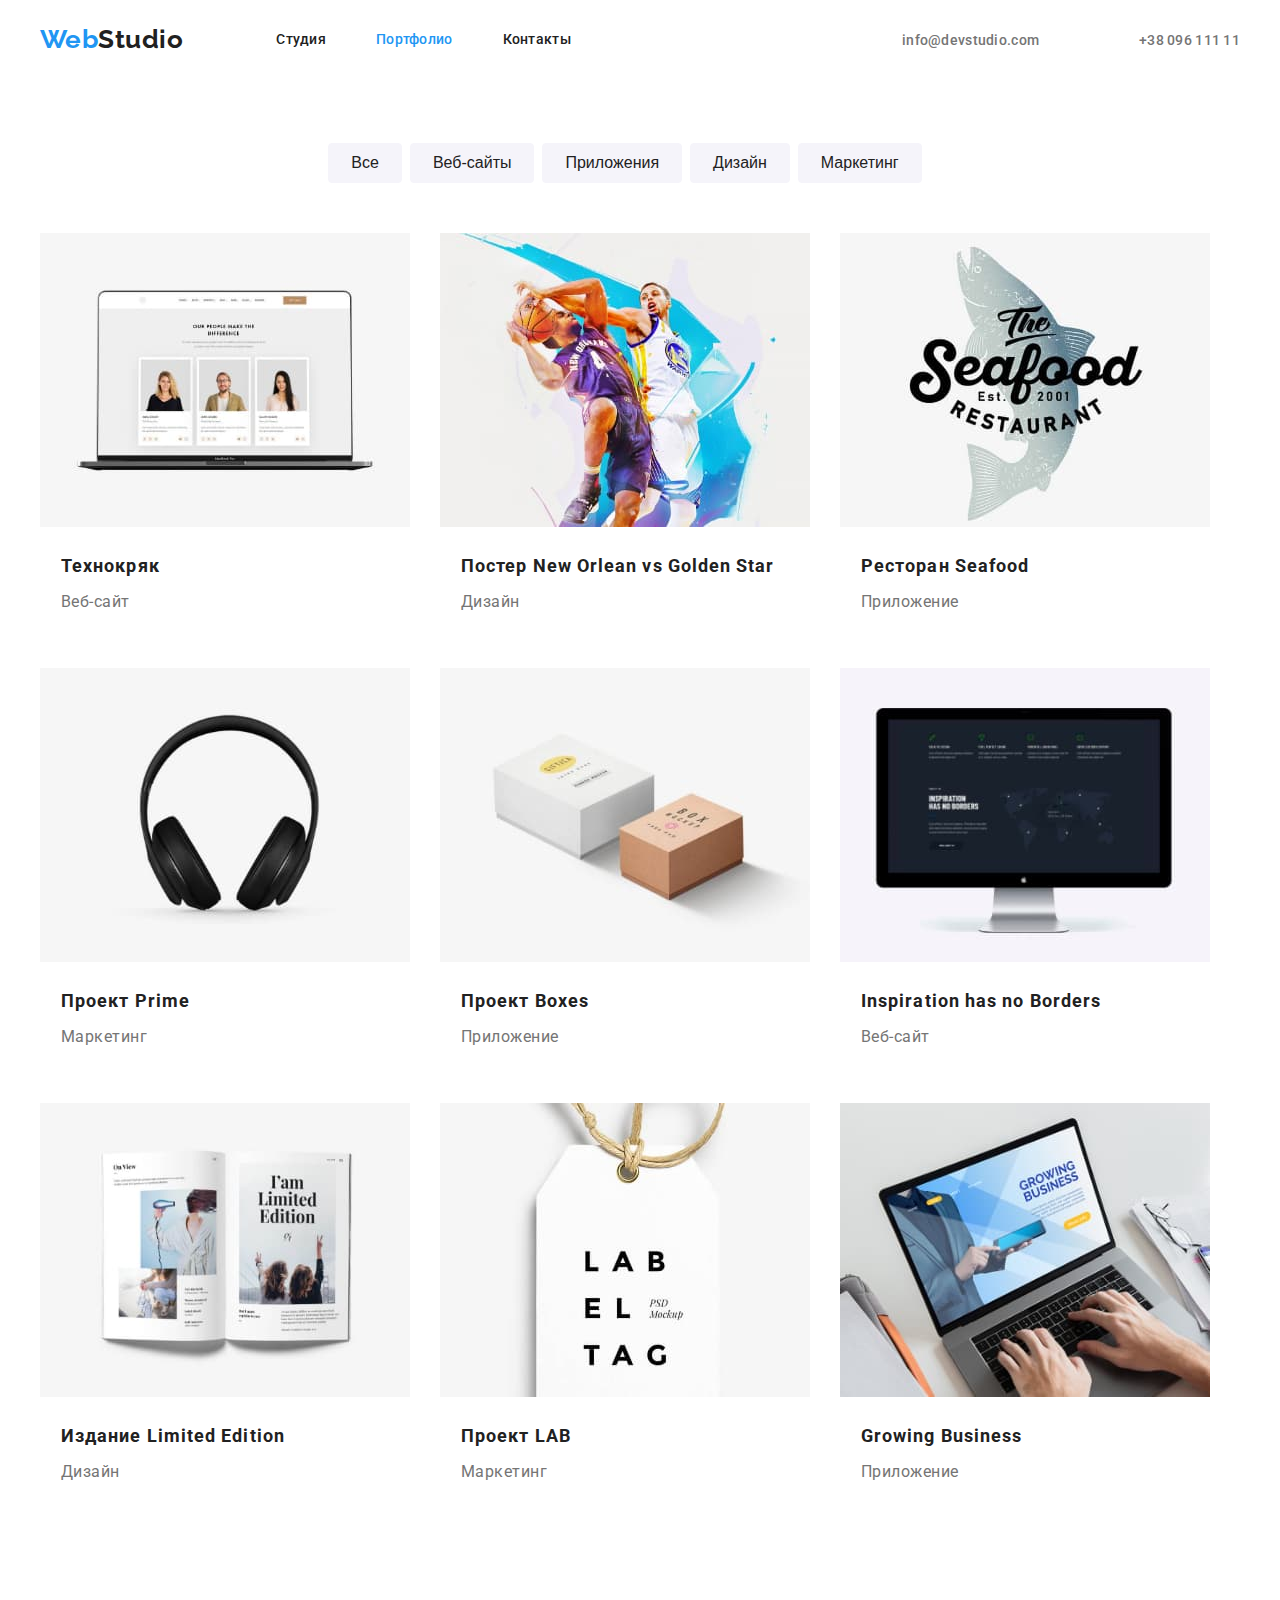
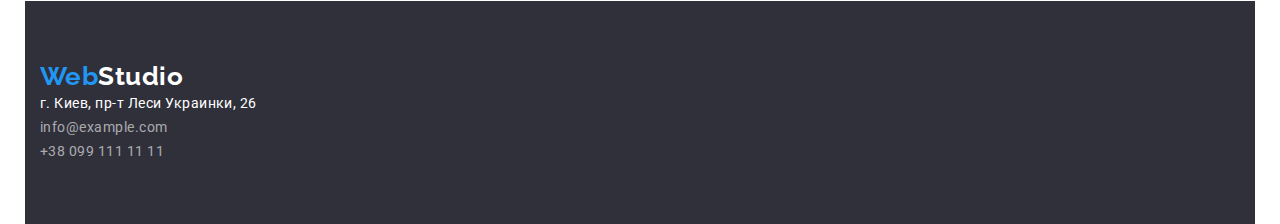
==== commit 0a4ccf1a: "додає рамки для карточок" ====
--- a/portfolio.html
+++ b/portfolio.html
@@ -47,74 +47,128 @@
     <ul class="flex-element">
 
         <li class="item-element">
-        <img src="./imagesforportf/photo1.jpg" alt="Технокряк" width="370" />
-        <div class="element-container">
+            <article class="card-portfolio">
+                <div class="thumb-portfolio">
+            <img src="./imagesforportf/photo1.jpg" alt="Технокряк" width="370" />
+                </div>
+            <div class="element-container">
         <h2 class="title"> Технокряк</h2>
-        <p class="variety"> Веб-сайт</p></div></li> 
+        <p class="variety"> Веб-сайт</p>
+    </div>
+            </article>
+    </li> 
 
         <li class="item-element"> 
+            <article class="card-portfolio">
+                <div class="thumb-portfolio">
         <img src="./imagesforportf/photo2.jpg" alt="Постер New Orlean vs Golden Star" width="370" />
+                </div>
         <div class="element-container">
         <h2 class="title"> Постер New Orlean vs Golden Star</h2>
-         <p class="variety"> Дизайн</p></div></li> 
+         <p class="variety"> Дизайн</p>
+        </div>
+            </article>
+    </li> 
 
         <li class="item-element">  
+         <article class="card-portfolio">
+                <div class="thumb-portfolio">
         <img src="./imagesforportf/photo3.jpg" alt="Ресторан Seafood" width="370" />
+                </div>
         <div class="element-container">
         <h2 class="title"> Ресторан Seafood</h2>
-        <p class="variety"> Приложение</p></div></li> 
+        <p class="variety"> Приложение</p>
+    </div>
+         </article>
+</li> 
 
         <li class="item-element">
+            <article class="card-portfolio">
+                <div class="thumb-portfolio">
         <img src="./imagesforportf/photo4.jpg" alt="Проект Prime" width="370" />
+                </div>
         <div class="element-container">
         <h2 class="title"> Проект Prime</h2>     
-        <p class="variety"> Маркетинг</p></div></li>
+        <p class="variety"> Маркетинг</p>
+    </div>
+            </article>
+</li>
 
         <li class="item-element">
+            <article class="card-portfolio">
+                <div class="thumb-portfolio">
         <img src="./imagesforportf/photo5.jpg" alt="Проект Boxes" width="370" />
+                </div>
         <div class="element-container"> 
         <h2 class="title"> Проект Boxes</h2> 
-        <p class="variety"> Приложение</p></dix></li>
+        <p class="variety"> Приложение</p>
+    </div>
+            </article>
+</li>
 
         <li class="item-element">
+            <article class="card-portfolio">
+                <div class="thumb-portfolio">
         <img src="./imagesforportf/photo6.jpg" alt="Inspiration has no Borders" width="370" />
+                </div>
         <div class="element-container">
         <h2 class="title"> Inspiration has no Borders</h2>
-        <p class="variety"> Веб-сайт</p></div></li>
+        <p class="variety"> Веб-сайт</p>
+    </div>
+            </article>
+</li>
 
         <li class="item-element">
+            <article class="card-portfolio">
+                <div class="thumb-portfolio">
         <img src="./imagesforportf/photo7.jpg" alt="Издание Limited Edition" width="370" />
+                </div>
         <div class="element-container">
         <h2 class="title"> Издание Limited Edition</h2>
-        <p class="variety"> Дизайн</p></div></li>
+        <p class="variety"> Дизайн</p>
+    </div>
+            </article>
+</li>
 
         <li class="item-element">
+        <article class="card-portfolio">
+            <div class="thumb-portfolio">
         <img src="./imagesforportf/photo8.jpg" alt="Проект LAB" width="370" />
+            </div>
         <div class="element-container">
         <h2 class="title"> Проект LAB</h2>
-        <p class="variety"> Маркетинг</p></div></li>
+        <p class="variety"> Маркетинг</p>
+    </div>
+        </article>
+</li>
 
         <li class="item-element">
+        <article class="card-portfolio">
+            <div class="thumb-portfolio">
         <img src="./imagesforportf/photo9.jpg" alt="Growing Business" width="370" />
+            </div>
         <div class="element-container">
         <h2 class="title"> Growing Business</h2>
-        <p class="variety"> Приложение</p></div></li>
+        <p class="variety"> Приложение</p>
+    </div>
+        </article>
+</li>
             </ul>
             </div>
         </section>
         </main>
         <footer class="footer">
             <div class="container">
-                
-                    <a class="logo-footer"><span class="accent-blue">Web</span><span class="accent-white">Studio</span></a>
+        
+                <a class="logo-footer"><span class="accent-blue">Web</span><span class="accent-white">Studio</span></a>
         
                 <address class="address-footer">
                     <p class="address">г. Киев, пр-т Леси Украинки, 26 </p>
-                    <ul>
-            
-                            <li><a href="info@example.com" class="address-contact">info@example.com</a></li>
-                        
-                            <li><a href="tel:+380991111111" class="address-contact">+38 099 111 11 11</a></li>
+                    <ul class="contact-info">
+        
+                        <li><a href="info@example.com" class="address-contact">info@example.com</a></li>
+        
+                        <li><a href="tel:+380991111111" class="address-contact">+38 099 111 11 11</a></li>
                     </ul>
                 </address>
             </div>
--- a/css/styles.css
+++ b/css/styles.css
@@ -254,6 +254,7 @@
   background-color: var(--accent-color);
   color: var(--primary-white-color);
   margin: 0 auto;
+  padding: 0 auto;
 }
 
 /* section*/
@@ -396,6 +397,31 @@
 
 /* Our team*/
 
+img {
+  display: block;
+  max-width: 100%;
+}
+
+.card-thumb {
+  outline: 1px solid transparent;
+}
+
+.content-team * {
+  outline: 1px solid transparent;
+}
+
+.card-content {
+  padding: 30px;
+  margin-left: auto;
+  margin-right: auto;
+  border: 1px solid transparent;
+  margin-bottom: 94px;
+}
+
+.occupation {
+  margin-top: 10px;
+}
+
 .section-no-padding {
   padding: 30px 32px;
 }
@@ -404,9 +430,6 @@
   background-color: #f5f4fa;
 }
 
-.section-no-padding .section-title {
-  margin-bottom: 50px;
-}
 
 .our-team {
   padding: 0;
@@ -434,12 +457,6 @@
   margin-right: 0;
 }
 
-.master-data {
-  padding: 30px 35px;
-  margin-left: auto;
-  margin-right: auto;
-  border: 1px solid transparent;
-}
 
 .occupation {
   margin-top 10px;
@@ -637,25 +654,28 @@
   margin-top: 30px;
 }
 
-/*.item-element {
-  display: flex;
-  display: inline-block;
-  align-items: center;
-  width: 370px;
-  /*margin-top: 56px;
-  margin-bottom: 30px;
-  margin-right: 30px;
-}
-
-.item-element:nth-child(3n) {
-  margin-right: 0;*/
+.thumb-portfolio {
+  outline: 1px solid transparent;
+}
+
+.item-element * {
+  outline: 1px solid transparent;
 }
 
 .element-container {
-  padding: 20px 24px;
   margin-left: auto;
   margin-right: auto;
+  padding: 20px;
   border: 1px solid transparent;
+}
+
+.title {
+  margin-bottom: 4px;
+}
+
+
+.item-element:nth-child(3n) {
+  margin-right: 0;
 }
 
 .variety {
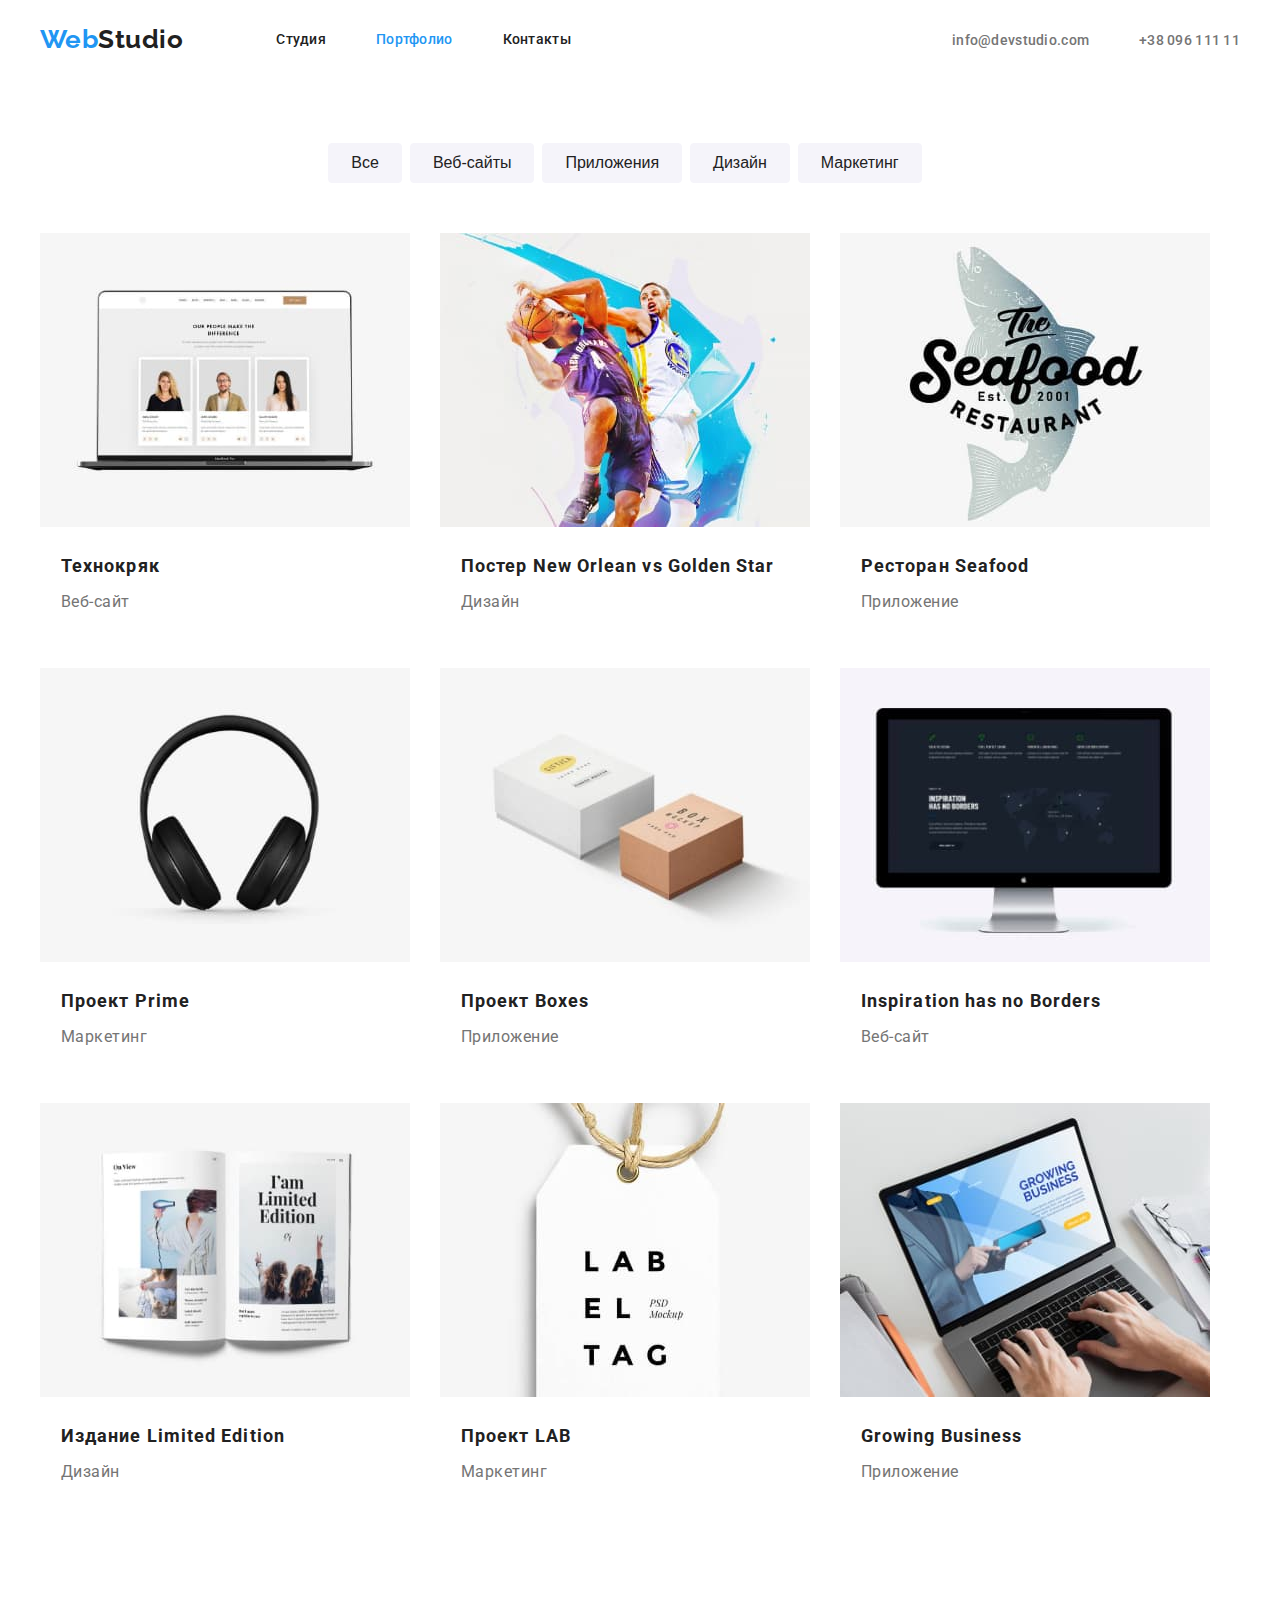
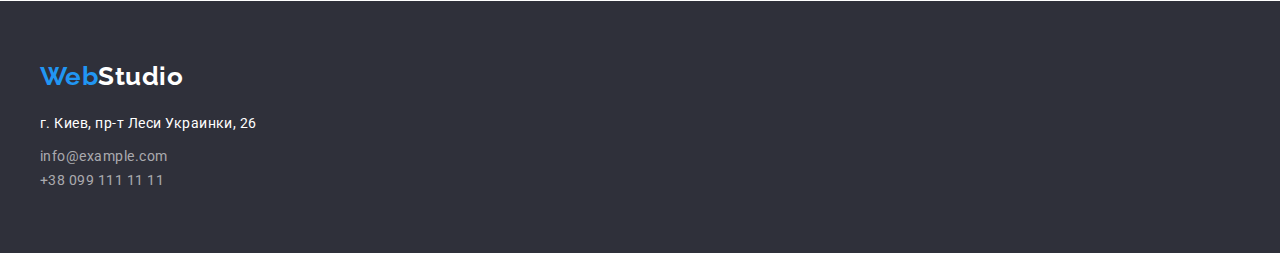
==== commit 361d88e6: "стилізація правки" ====
--- a/portfolio.html
+++ b/portfolio.html
@@ -38,11 +38,11 @@
     <div class="container"> 
     <ul class="filter">
         
-        <li class="item"><button class="button">Все</button></li>
-        <li class="item"><button class="button">Веб-сайты</button></li>
-        <li class="item"><button class="button">Приложения</button></li>
-        <li class="item"><button class="button">Дизайн</button></li>
-        <li class="item"><button class="button">Маркетинг</button></li>
+        <li class="item"><button class="portfolio-button">Все</button></li>
+        <li class="item"><button class="portfolio-button">Веб-сайты</button></li>
+        <li class="item"><button class="portfolio-button">Приложения</button></li>
+        <li class="item"><button class="portfolio-button">Дизайн</button></li>
+        <li class="item"><button class="portfolio-button">Маркетинг</button></li>
     </ul>  
     <ul class="flex-element">
 
@@ -160,13 +160,13 @@
         <footer class="footer">
             <div class="container">
         
-                <a class="logo-footer"><span class="accent-blue">Web</span><span class="accent-white">Studio</span></a>
+                <a href="" class="accent-blue">Web<span class="accent-white">Studio</span></a>
         
                 <address class="address-footer">
                     <p class="address">г. Киев, пр-т Леси Украинки, 26 </p>
                     <ul class="contact-info">
         
-                        <li><a href="info@example.com" class="address-contact">info@example.com</a></li>
+                        <li><a href="info@example.com" class="mail-contact">info@example.com</a></li>
         
                         <li><a href="tel:+380991111111" class="address-contact">+38 099 111 11 11</a></li>
                     </ul>
--- a/css/styles.css
+++ b/css/styles.css
@@ -56,6 +56,9 @@
   background-color: var(--primary-white-color);
 }
  
+.page-header {
+  border-bottom: 1px;
+}
 
 /*Main nav*/
 
@@ -75,6 +78,7 @@
   display: flex;
   margin-left: 93px;
 }
+
 
 
 /*.site-nav .item {
@@ -113,6 +117,10 @@
 .site-nav .link:hover,
 .site-nav .link:focus {
   color: var(--accent-color);
+}
+
+.site-nav .link:focus {
+  border: none;
 }
 
 .site-nav .link.current {
@@ -134,13 +142,13 @@
 
 
 /* Logo */
-.logo .accent-blue {
+.accent-blue {
   color: var(--accent-color);
 }
-.logo .accent-black {
-  color: var(--title-text-color);
-}
-.logo .accent-blue,
+.accent-black {
+  color: var(--title-text-color);
+}
+.accent-blue,
 .accent-black {
   font-family: raleway, sans-serif;
 
@@ -162,7 +170,7 @@
   font-size: 14px;
   line-height: 1.1;
   letter-spacing: 0.02em;
-  margin-right: 50px;
+  /*margin-right: 50px;*/
 }
 
 .contacts .mail:hover {
@@ -194,11 +202,11 @@
   border: 1px solid red;
 }*/
 
-.hero {
+/*.hero {
   max-width: 1600px;
   margin: 0 auto;
   background-color: #2f303a;
-}
+}*/
 
 .hero .hero-title {
   margin: auto;
@@ -206,8 +214,6 @@
 
 .hero-title {
  
-  padding-top: 200px;
-  padding-bottom: 30px;
   color: #ffffff;
 
   font-weight: 900;
@@ -220,8 +226,13 @@
   margin: 0 auto;
 }
 
+.hero-index {
+  background-color: #2f303a;
+  padding: 200px 0;
+}
+
 .container-hero {
-  background-color: #2f303a;
+  /*background-color: #2f303a;*/
   width: 1200px;
   padding-left: 15px;
   padding-right: 15px;
@@ -231,7 +242,21 @@
 
 /*Button*/
 
-.button-primary {
+.button {
+  width: 200px;
+}
+
+/*html {
+  box-sizing: border-box;
+}
+
+*,
+*::before,
+*::after {
+  box-sizing: inherit;
+}*/
+
+.button {
   border-radius: 4px;
   padding: 10px 32px;
   color: var(--title-text-color);
@@ -239,29 +264,30 @@
   border: 1px solid transparent;
   border-color: var(--accent-color);
 
+  min-width: 200px;
   margin: 0 auto;
   font-weight: bold;
   font-size: 16px;
   line-height: 1.8;
   text-align: center;
   align-items: center;
-  min-width: 200px;
   display: inline-block;
   
 }
 
-.button-primary {
+.button {
+  display: block;
   background-color: var(--accent-color);
   color: var(--primary-white-color);
   margin: 0 auto;
   padding: 0 auto;
+  padding: 6.22px;
 }
 
 /* section*/
 
-.section {
-  margin-top: 0;
-  margin-bottom: 94;
+.work {
+  /*
   padding-left: 15px;
   padding-right: 15px;
   margin-left: auto;
@@ -269,9 +295,9 @@
   /*background-color: #e5e5e5;*/
 }
 
-.section .no-padding {
-  padding-top: 0;
-  padding-bottom: 0;
+.work  {
+  padding-top: 94px;
+  padding-bottom: 94px;
 }
 
 .section-title {
@@ -286,11 +312,11 @@
   margin-left: -30px;
 }
 .section-photo > .photo {
-  flex-basis: calc(100% / 3 -30px);
+  flex-basis: calc(100% / 3 - 30px);
   margin-left: 30px;
 }
 
-.section .section-title {
+.section-work .section-title {
   margin: 0 auto;
   margin-bottom: 50px;
   color: var(--title-text-color);
@@ -302,19 +328,13 @@
 }
 
 .photo-container {
-  display: flex;
+  /*display: flex;
   flex-wrap: wrap;
   /*background-color: #e5e5e5;*/
   width: 1200px;
   
- 
-}
-
-.photo {
-  width: 370px;
-  display: inline-block;
-  /*margin-bottom: 94px;*/
-}
+}
+
 
 .photo li {
   margin-right: 30px;
@@ -324,11 +344,6 @@
 margin-right: 0;
 }
 
-
-
-/*.photo:nth-last-child(-n + 3) {
-  margin-bottom: 0;
-}*/
 
 .photo:nth-child(1n) {
   margin-right: 0px;
@@ -356,9 +371,6 @@
   background-color: #e5e5e5;
 }*/
 
-.feature-list {
-  padding-bottom: 94px;
-}
 
 .content-list li {
   width: 270px;
@@ -373,7 +385,25 @@
   margin-right: 0;
 }
 
-.feature-list .title {
+.feature {
+  padding-top: 94px;
+  display: flex;
+}
+
+.content-list {
+  display: flex;
+  margin-left: -30px;
+}
+
+.content-list > .title-list {
+  padding: 0;
+  margin: 0;
+  flex-basis: calc(100% / 4 -30px);
+
+  margin-left: 30px;
+}
+
+.feature .title {
   margin-top: 0;
   margin-bottom: 10px;
   color: var(--title-text-color);
@@ -385,7 +415,7 @@
 }
 
 
-.feature-list .paragraph {
+.feature .paragraph {
   margin-top: 0;
   margin-bottom: 0;
   color: var(--primary-text-color);
@@ -415,21 +445,21 @@
   margin-left: auto;
   margin-right: auto;
   border: 1px solid transparent;
-  margin-bottom: 94px;
 }
 
 .occupation {
   margin-top: 10px;
 }
 
-.section-no-padding {
-  padding: 30px 32px;
-}
-
-.section-no-padding .container {
+.team {
+  padding-top: 94px;
+  padding-bottom: 94px;
   background-color: #f5f4fa;
 }
 
+.content-team {
+  background-color: var(--primary-white-color);
+}
 
 .our-team {
   padding: 0;
@@ -464,8 +494,14 @@
 }
 
 .section-title {
+  margin: 0 auto;
+  margin-bottom: 50px;
+  color: var(--title-text-color);
+
+  font-weight: 700;
+  font-size: 36px;
+  line-height: 1.16;
   text-align: center;
-  margin-bottom: 50px;
 }
 
 .title .occupation {
@@ -494,7 +530,7 @@
 }
 
 /* Footer*/
-.footer .container {
+.footer {
   background-color: #2f303a;
 }
 
@@ -517,7 +553,7 @@
   margin-bottom: 20px;
 }
 
-.logo-footer .accent-blue {
+.accent-blue {
   color: var(--accent-color);
   font-family: raleway, sans-serif;
   font-style: normal;
@@ -526,7 +562,7 @@
   line-height: 1.19;
   margin-bottom: 20px;
 }
-.logo-footer .accent-white {
+.accent-white {
   color: var(--primary-white-color);
   font-family: raleway, sans-serif;
   font-style: normal;
@@ -536,6 +572,16 @@
   margin-bottom: 20px;
 }
 
+
+.address {
+  margin-top: 20px;
+  margin-bottom: 9px;
+}
+
+.mail-contact {
+  margin-bottom: 9px;
+}
+
 .footer .container {
   padding-top: 60px;
 }
@@ -568,6 +614,15 @@
   font-size: 14px;
   line-height: 1.7;
 }
+
+.footer .mail-contact {
+  color: rgba(100%, 100%, 100%, 60%);
+
+  font-style: normal;
+  font-weight: normal;
+  font-size: 14px;
+  line-height: 1.7;
+}
 /*styles for portfolio.html*/
 
 :root {
@@ -598,7 +653,7 @@
 }
 
 
-.filter .button {
+.portfolio-button {
   /*margin-top: 94px;*/
   
   border-radius: 4px;
@@ -617,8 +672,11 @@
   min-width: 73px;
 }
 
-.button:hover,
-:focus {
+.portfolio-button :focus {
+ border: none;
+}
+
+.portfolio-button :hover, :focus {
   background-color: var(--accent-color);
   color: var(--primary-white-color);
   border: 1px solid transparent;
@@ -632,6 +690,7 @@
   margin-top: -30px;
   margin-left: -30px;
 }
+
 
 .filter .item + .item {
   margin-left: 8px;
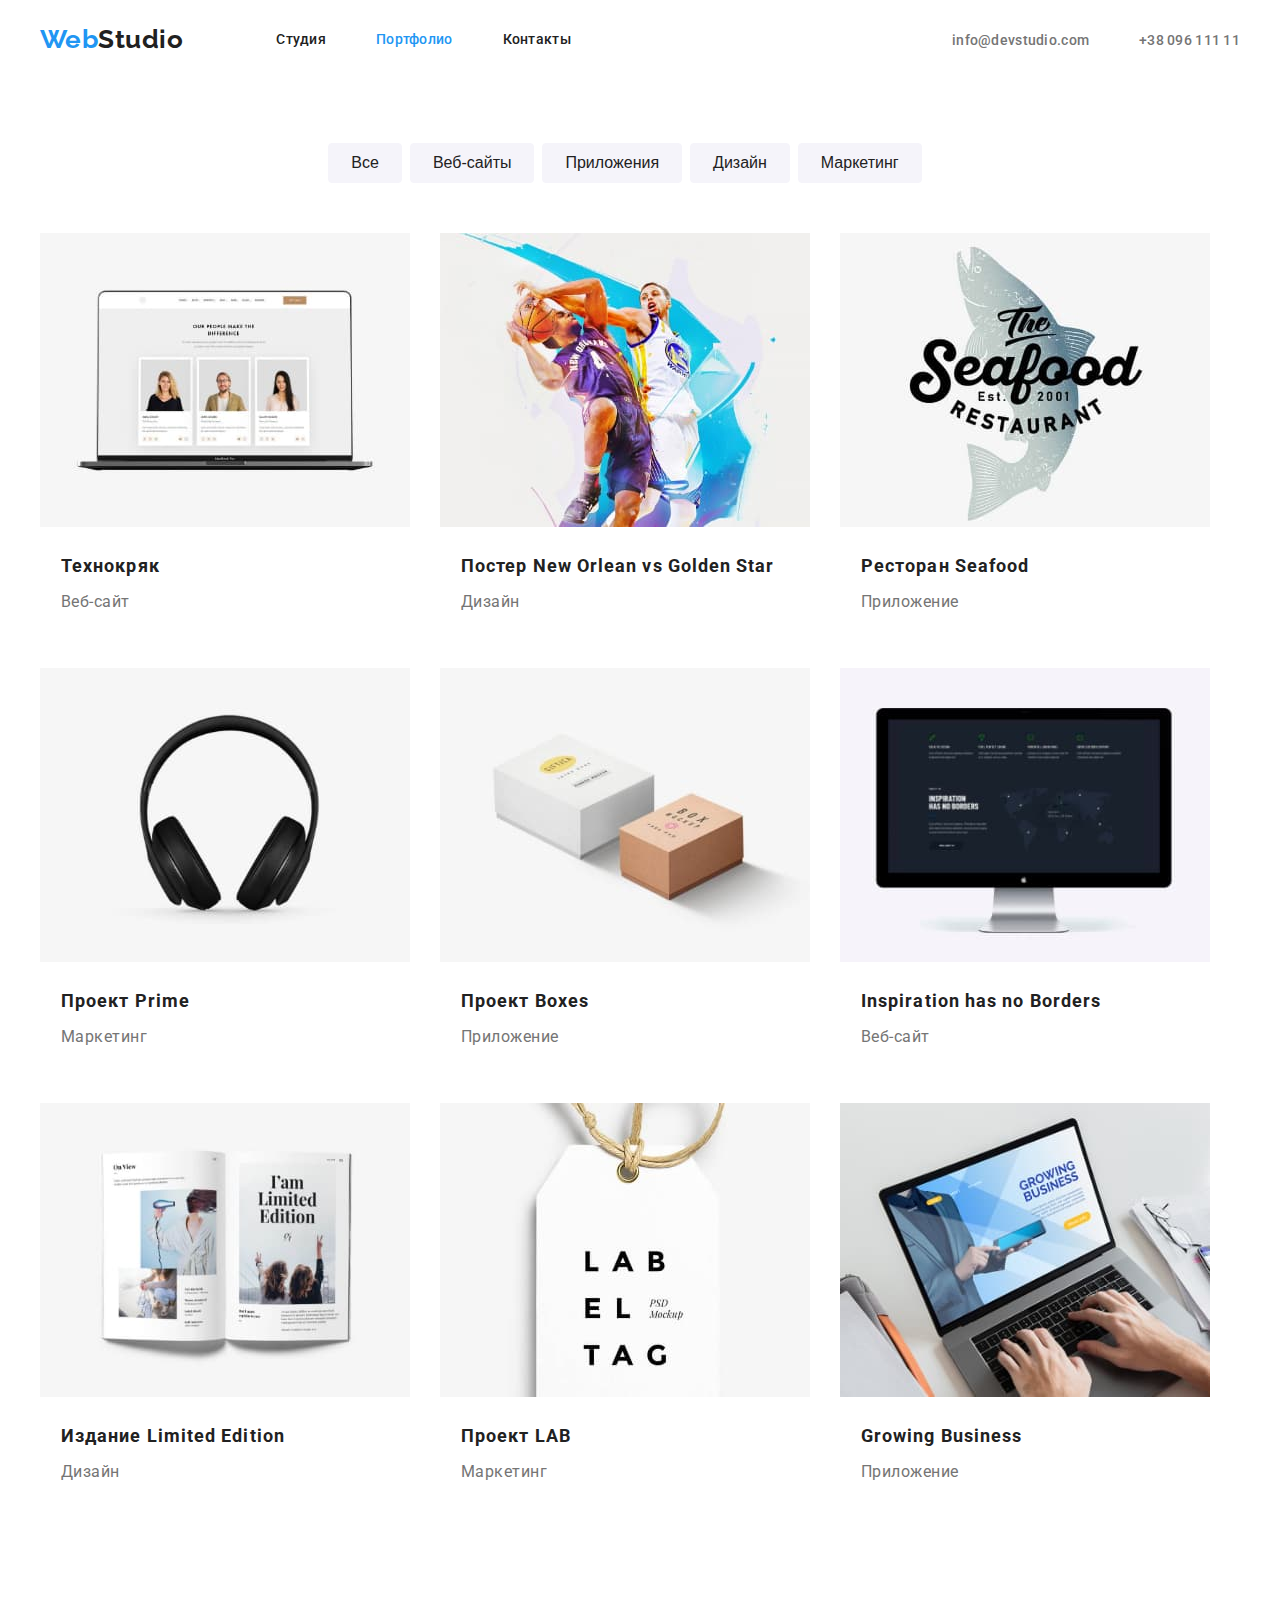
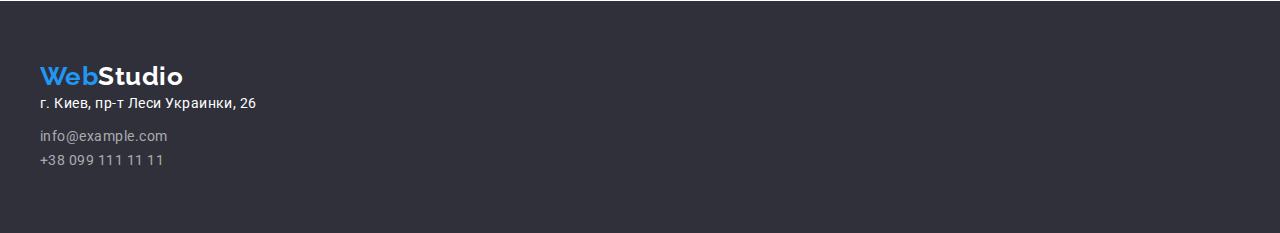
==== commit 3acd20ad: "вносить правки" ====
--- a/portfolio.html
+++ b/portfolio.html
@@ -18,7 +18,7 @@
         <!--CONTAINER-->
         <div class="container">
             <nav class="main-nav">
-                <a class="logo"><span class="accent-blue">Web</span><span class="accent-black">Studio</span></a>
+                <a href=""class="page-logo__header">Web<span class="accent-black">Studio</span></a>
     
                 <ul class="site-nav">
                     <li class="item"><a href="./index.html" class="link">Студия</a></li>
@@ -38,11 +38,11 @@
     <div class="container"> 
     <ul class="filter">
         
-        <li class="item"><button class="portfolio-button">Все</button></li>
-        <li class="item"><button class="portfolio-button">Веб-сайты</button></li>
-        <li class="item"><button class="portfolio-button">Приложения</button></li>
-        <li class="item"><button class="portfolio-button">Дизайн</button></li>
-        <li class="item"><button class="portfolio-button">Маркетинг</button></li>
+        <li class="item"><button class="portf-button">Все</button></li>
+        <li class="item"><button class="portf-button">Веб-сайты</button></li>
+        <li class="item"><button class="portf-button">Приложения</button></li>
+        <li class="item"><button class="portf-button">Дизайн</button></li>
+        <li class="item"><button class="portf-button">Маркетинг</button></li>
     </ul>  
     <ul class="flex-element">
 
@@ -160,7 +160,7 @@
         <footer class="footer">
             <div class="container">
         
-                <a href="" class="accent-blue">Web<span class="accent-white">Studio</span></a>
+                <a href="" class="page-logo__footer">Web<span class="accent-white">Studio</span></a>
         
                 <address class="address-footer">
                     <p class="address">г. Киев, пр-т Леси Украинки, 26 </p>
--- a/css/styles.css
+++ b/css/styles.css
@@ -142,13 +142,13 @@
 
 
 /* Logo */
-.accent-blue {
+.page-logo__header {
   color: var(--accent-color);
 }
 .accent-black {
   color: var(--title-text-color);
 }
-.accent-blue,
+.page-logo__header,
 .accent-black {
   font-family: raleway, sans-serif;
 
@@ -445,6 +445,7 @@
   margin-left: auto;
   margin-right: auto;
   border: 1px solid transparent;
+  background-color: var(--primary-white-color);
 }
 
 .occupation {
@@ -549,11 +550,11 @@
 }
 /* Logo for footer*/
 
-.logo-footer {
+footer .page-logo__footer {
   margin-bottom: 20px;
 }
 
-.accent-blue {
+.page-logo__footer {
   color: var(--accent-color);
   font-family: raleway, sans-serif;
   font-style: normal;
@@ -572,9 +573,11 @@
   margin-bottom: 20px;
 }
 
+.page-logo__footer {
+  margin-bottom: 20px;
+}
 
 .address {
-  margin-top: 20px;
   margin-bottom: 9px;
 }
 
@@ -623,6 +626,7 @@
   font-size: 14px;
   line-height: 1.7;
 }
+
 /*styles for portfolio.html*/
 
 :root {
@@ -653,9 +657,7 @@
 }
 
 
-.portfolio-button {
-  /*margin-top: 94px;*/
-  
+.portf-button { 
   border-radius: 4px;
   padding: 6px 22px;
   border: 1px solid transparent;
@@ -672,15 +674,22 @@
   min-width: 73px;
 }
 
-.portfolio-button :focus {
- border: none;
-}
-
-.portfolio-button :hover, :focus {
+
+.filter .portf-button:hover,
+.filter .portf-button:focus {
   background-color: var(--accent-color);
   color: var(--primary-white-color);
+  outline: auto;
+}
+
+
+.portfolio-button :hover
+:focus {
+  /*background-color: var(--accent-color);*/
+  color: var(--accent-color);
   border: 1px solid transparent;
-  border-color: var(--accent-color);
+  /*border-color: var(--accent-color);*/
+  outline: auto;
 }
 
 .filter {
@@ -726,6 +735,7 @@
   margin-right: auto;
   padding: 20px;
   border: 1px solid transparent;
+  background-color: var(--primary-white-color);
 }
 
 .title {
